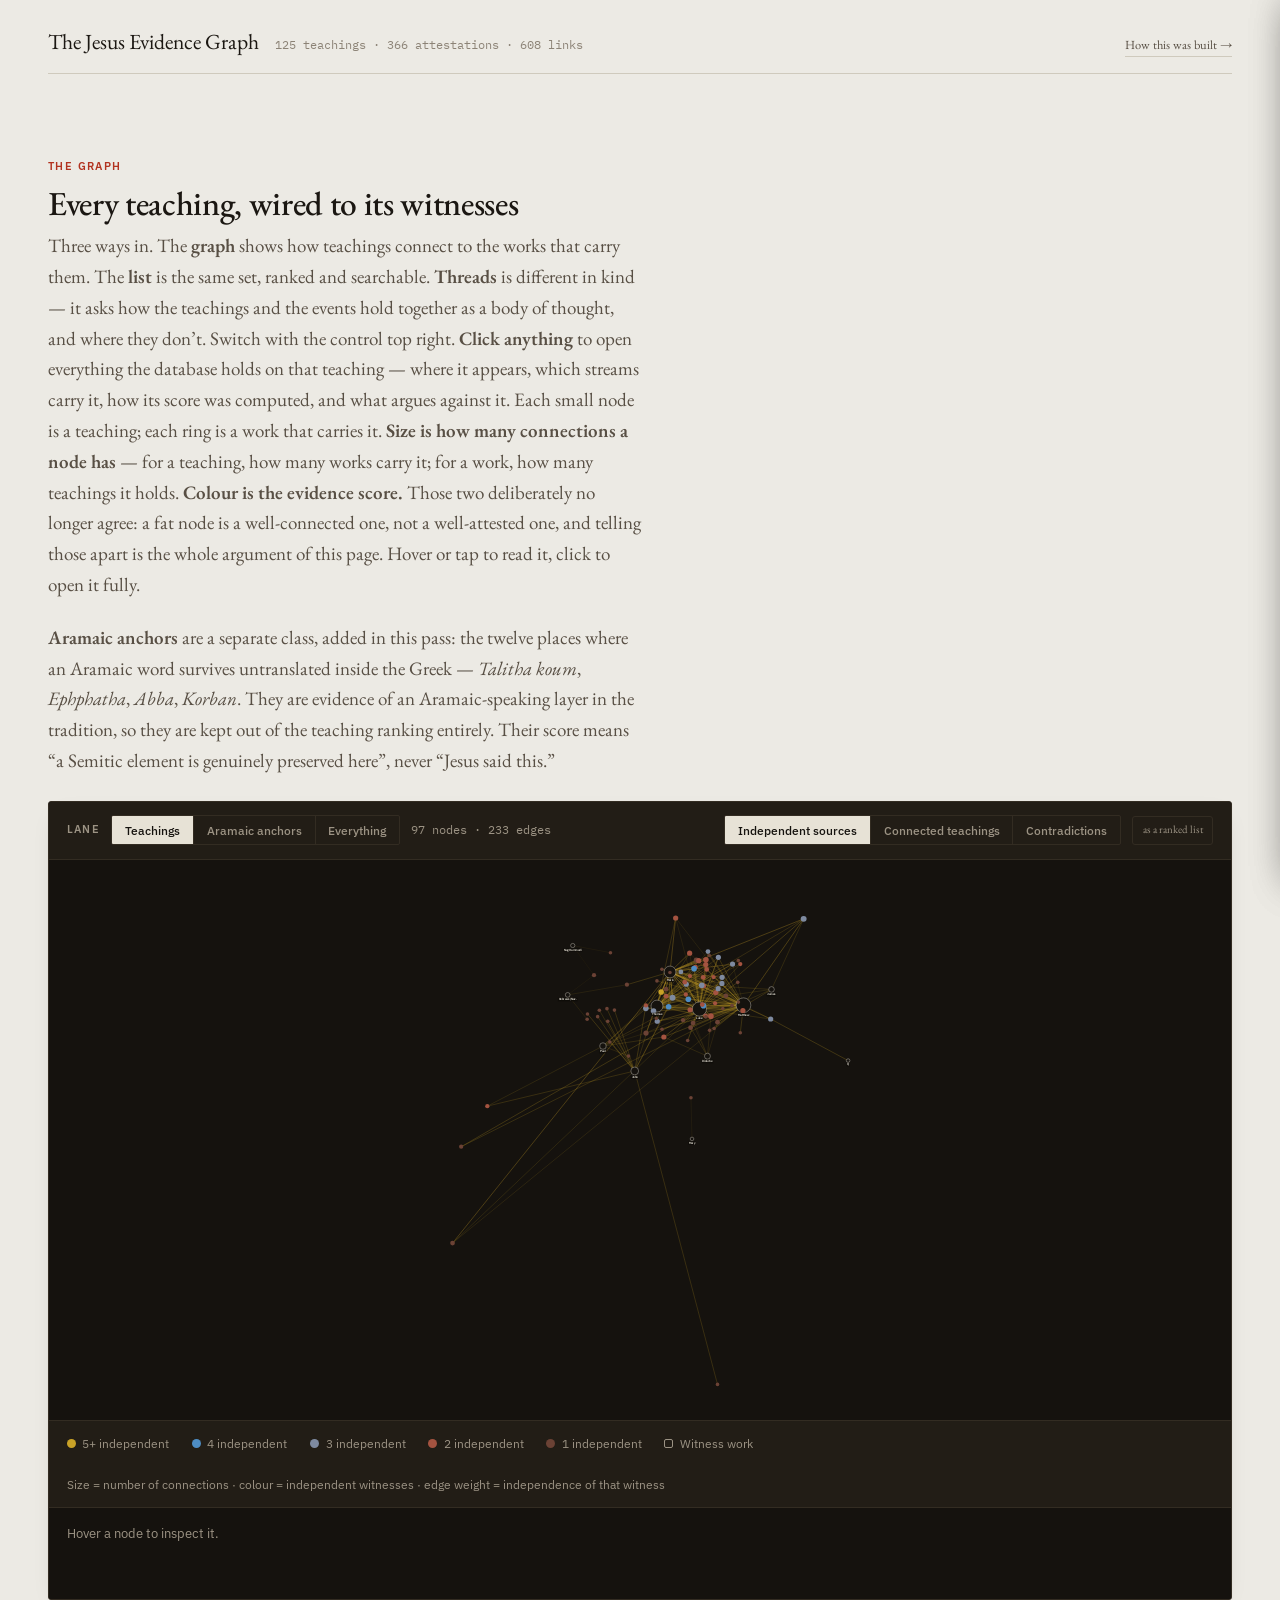
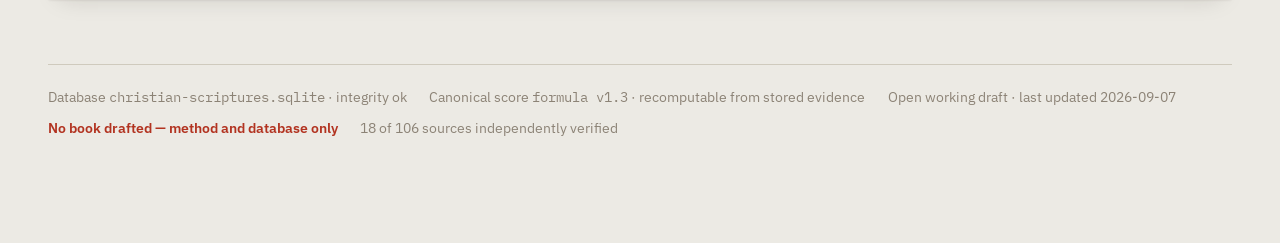
==== index.html @ b25f80b0 "The graph is the page now Opening the site used to mean reading an essay and finding the graph halfw" ====
<!doctype html>
<html lang="en">
<head>
<meta charset="utf-8">
<meta name="viewport" content="width=device-width, initial-scale=1">
<!-- QUIET LAUNCH: live and shareable by link, but not discoverable.
     Remove this line when Wenzl decides it is ready to be found. -->
<meta name="robots" content="noindex, nofollow">
<meta name="description" content="An open evidence map of the teachings attributed to Jesus - ranked by how independently each is attested, discounted for witnesses that were copying each other, and showing the arguments against itself.">
<meta property="og:type" content="website">
<meta property="og:site_name" content="Tech House Church">
<meta property="og:title" content="Tech House Church - the evidence">
<meta property="og:description" content="What can actually be known about what Jesus taught, and how well. Every claim shows its evidence and its counter-evidence.">
<meta property="og:url" content="https://techhousechurch.org/">
<meta name="twitter:card" content="summary_large_image">
</head>
<body>
<title>Tech House Church &mdash; the evidence</title>
<link rel="preconnect" href="https://fonts.googleapis.com">
<link rel="preconnect" href="https://fonts.gstatic.com" crossorigin>
<link rel="stylesheet" href="https://fonts.googleapis.com/css2?family=EB+Garamond:ital,wght@0,400;0,500;0,600;1,400&family=IBM+Plex+Mono:wght@400;500&family=IBM+Plex+Sans:wght@400;500;600&display=swap">

<link rel="stylesheet" href="style.css">

<div class="wrap wrap-app">

<nav class="appbar">
  <span class="appname">The Jesus Evidence Graph</span>
  <span class="mono appsub">125 teachings &middot; 366 attestations &middot; 608 links</span>
  <a class="backlink" href="about.html">How this was built &rarr;</a>
</nav>

<section>
  <div class="shead">
    <span class="label rubric">The graph</span>
    <h2>Every teaching, wired to its witnesses</h2>
    <p class="lede">Three ways in. The <strong>graph</strong> shows how teachings connect to the works that carry them. The <strong>list</strong> is the same set, ranked and searchable. <strong>Threads</strong> is different in kind &mdash; it asks how the teachings and the events hold together as a body of thought, and where they don&rsquo;t. Switch with the control top right. <strong>Click anything</strong> to open everything the database holds on that teaching &mdash; where it appears, which streams carry it, how its score was computed, and what argues against it. Each small node is a teaching; each ring is a work that carries it. <strong>Size is how many connections a node has</strong> &mdash; for a teaching, how many works carry it; for a work, how many teachings it holds. <strong>Colour is the evidence score.</strong> Those two deliberately no longer agree: a fat node is a well-connected one, not a well-attested one, and telling those apart is the whole argument of this page. Hover or tap to read it, click to open it fully.</p>
    <p class="lede"><strong>Aramaic anchors</strong> are a separate class, added in this pass: the twelve places where an Aramaic word survives untranslated inside the Greek &mdash; <em>Talitha koum</em>, <em>Ephphatha</em>, <em>Abba</em>, <em>Korban</em>. They are evidence of an Aramaic-speaking layer in the tradition, so they are kept out of the teaching ranking entirely. Their score means &ldquo;a Semitic element is genuinely preserved here&rdquo;, never &ldquo;Jesus said this.&rdquo;</p>
  </div>

  <div class="plate">
    <div class="plate-bar">
      <span class="label">Lane</span>
      <div class="seg" role="group" aria-label="Filter lane">
        <button type="button" data-lane="teaching" aria-pressed="true">Teachings</button>
        <button type="button" data-lane="linguistic_anchor" aria-pressed="false">Aramaic anchors</button>
        <button type="button" data-lane="all" aria-pressed="false">Everything</button>
      </div>
      <span class="mono" id="counts" style="font-size:.72rem;color:var(--plate-ink-2)"></span>
      <span class="viewseg seg" role="group" aria-label="View">
        <button type="button" data-v3="sources" aria-pressed="true">Independent sources</button>
        <button type="button" data-v3="connected" aria-pressed="false">Connected teachings</button>
        <button type="button" data-v3="contra" aria-pressed="false">Contradictions</button>
      </span>
      <button type="button" class="aslistbtn" id="aslist">as a ranked list</button>
    </div>
    <canvas id="g" height="560"></canvas>
    <div class="plate-foot">
      <span class="key"><i style="background:#C9A227"></i>5+ independent</span>
      <span class="key"><i style="background:#4E8DC4"></i>4 independent</span>
      <span class="key"><i style="background:#7E8AA0"></i>3 independent</span>
      <span class="key"><i style="background:#A45340"></i>2 independent</span>
      <span class="key"><i style="background:#6B4235"></i>1 independent</span>
      <span class="key ring"><i></i>Witness work</span>
      <span class="spacer"></span>
      <span>Size = number of connections &middot; colour = independent witnesses &middot; edge weight = independence of that witness</span>
    </div>
    <div class="contraview" id="contraview">
      <div class="thwarn"><b>Every place the corpus argues with itself.</b> These are the
        same tensions that run through the threads, pulled out and ranked, because they
        are the hardest thing on this page to find and the most useful thing on it to
        read. Nothing here is a claim that the tradition is incoherent &mdash; only that
        these pairs have not been reconciled, by us or by the sources.
        <br><br>The arithmetic can say <em>where</em> a contradiction would score high
        &mdash; both sides well attested, sitting close in the text &mdash; but not
        whether one is there. The last search of that kind named 27 candidate pairs and
        8 turned out to hold a real clash. The other 19 were teachings that simply sit
        near each other, and filling this view with them would have been the easiest
        possible way to make the corpus look more broken than it is.</div>
      <div class="thdial">
        <div class="dh"><span class="lbl">Show at least</span>
          <span class="val" id="cxval">everything</span>
          <span class="cnt" id="cxcnt"></span></div>
        <input type="range" id="cxdial" min="1" max="3" value="1" step="1"
               aria-label="Minimum contradiction severity band">
        <div class="ends"><span>doubt one side and it goes away</span>
          <span>hard to escape</span></div>
        <div class="say" id="cxsay"></div>
      </div>
      <div class="srcpick" id="cxsrc"></div>
      <div id="cxrows"></div>
    </div>
    <div class="threadview" id="threadview">
      <div class="thwarn"><b>This view is interpretation, not evidence.</b> Everything else on this
        page is a claim about what the sources say. This is a claim about what the teachings
        and the events <em>mean</em> together &mdash; which one illustrates another, which one only
        makes sense if another is true, and which ones pull against each other. None of it touches any score.
        Read it as an argument you are invited to disagree with. Each link has to
        say what <em>new</em> idea it brings; one that only restates its parent does
        not belong on the page, so <strong>brings in</strong> is the toll every level pays.
        The gold links are the exception in kind: an untranslated Aramaic word sitting
        inside a teaching is a fact about how the text was carried, not a reading of it.
        Which teaching it belongs with is still a judgement, which is why it lives here.
        <br><br><strong>Indentation is local.</strong> A nested row relates to the row
        directly above it, not to the teaching at the top of the thread. Follow four
        levels down and you may be a long way from where you started &mdash; the graph
        contains paths twenty steps long, and a long path through a connected graph is a
        tour, not an argument. That is why threads stop at three levels here.
        <div class="thkey"><span><i style="background:#7C9CE8"></i>what follows from it</span>
          <span><i style="background:#E07A61"></i>what contradicts it</span>
          <span><i style="background:#C9A227"></i>an Aramaic word it still carries</span></div></div>
      <div class="thdial">
        <div class="dh"><span class="lbl">Creative association</span>
          <span class="val" id="dialval">4</span>
          <span class="cnt" id="dialcnt"></span></div>
        <input type="range" id="dial" min="0" max="11" value="4" step="1"
               aria-label="Creative association">
        <div class="ends"><span>0 &middot; the text put these together</span>
          <span>10 &middot; we did &nbsp;&middot;&nbsp; 11 &middot; nobody did</span></div>
        <div class="say" id="dialsay"></div>
      </div>
      <div class="thmode">
        <span class="lbl">Show</span>
        <button type="button" data-tm="conn" aria-pressed="true">Supporting connections</button>
        <button type="button" data-tm="conf" aria-pressed="false">Contradictions</button>
        <span class="n" id="thmn"></span>
      </div>
      <canvas id="tg" height="420"></canvas>
      <div class="tgfoot" id="tgfoot">Tap a teaching to open its thread.</div>
      <div class="srcpick" id="thsrc"></div>
      <div class="thstat" id="thstat"></div>
      <div class="thsort">
        <span class="lbl">Start from</span>
        <button type="button" data-sort="score" aria-pressed="true">Best attested</button>
        <button type="button" data-sort="conn" aria-pressed="false">Most connected</button>
        <span class="n" id="thn"></span>
      </div>
      <div id="threadrows"></div>
    </div>
    <div class="listview" id="listview">
      <div class="listhead"><input id="lsearch" type="search" placeholder="search teachings, streams, type&hellip;" aria-label="Search teachings"><span id="lcount"></span></div>
      <div id="lrows"></div>
    </div>
    <div class="readout" id="readout">
      <p class="hint">Hover a node to inspect it.</p>
    </div>
  </div>
</section>

<div class="scrim" id="scrim"></div>
<aside class="linkpanel" id="linkpanel" aria-live="polite" aria-label="Connection detail"><div class="lpi" id="lpi"></div></aside>
<aside class="nodepanel" id="nodepanel" aria-live="polite" aria-label="Teaching detail"><div class="npi" id="npi"></div></aside>

<p class="foot">
  <span>Database <span class="mono">christian-scriptures.sqlite</span> &middot; integrity ok</span>
  <span>Canonical score <span class="mono">formula v1.3</span> &middot; recomputable from stored evidence</span>
  <span>Open working draft &middot; last updated 2026-09-07</span>
  <span class="rubric">No book drafted &mdash; method and database only</span>
  <span>18 of 106 sources independently verified</span>
</p>

</div>

<script src="data.js"></script>
<script src="app.js"></script>

</body>
</html>
---- style.css ----
/* -- Iron gall & rubrication -----------------------------------------
   Pigments of the manuscript trade: iron-gall ink, lapis ultramarine
   (reserved for what mattered), red lead for the rubric, muted gold. */
:root{
  --vellum:#ECEAE4; --surface:#F5F3EE; --surface-2:#E3E0D7;
  --ink:#1B1712; --ink-2:#584F44; --ink-3:#8C8376;
  --rule:#CFCABD; --rule-soft:#DFDBD1;
  --lapis:#2B4B9C; --lapis-soft:#B9C4E2;
  --minium:#B23320; --minium-soft:#E2C0B7;
  --gold:#8E7220;
  --plate:#15120E; --plate-2:#221D16; --plate-ink:#E7E2D6; --plate-ink-2:#9C9384; --plate-rule:#332C22;
  --shadow:0 1px 2px rgba(27,23,18,.06), 0 8px 24px -12px rgba(27,23,18,.18);
  --measure:66ch;
}
@media (prefers-color-scheme: dark){
  :root:not([data-theme="light"]){
    --vellum:#141109; --surface:#1C1811; --surface-2:#262016;
    --ink:#E9E5DA; --ink-2:#ADA595; --ink-3:#7C7466;
    --rule:#332C21; --rule-soft:#26211a;
    --lapis:#7C9CE8; --lapis-soft:#2E3E63;
    --minium:#E07A61; --minium-soft:#5A3226;
    --gold:#CBA451;
    --plate:#0E0C08; --plate-2:#191510; --plate-ink:#E9E5DA; --plate-ink-2:#968D7E; --plate-rule:#2C261D;
    --shadow:0 1px 2px rgba(0,0,0,.4), 0 8px 24px -12px rgba(0,0,0,.7);
  }
}
:root[data-theme="dark"]{
  --vellum:#141109; --surface:#1C1811; --surface-2:#262016;
  --ink:#E9E5DA; --ink-2:#ADA595; --ink-3:#7C7466;
  --rule:#332C21; --rule-soft:#26211a;
  --lapis:#7C9CE8; --lapis-soft:#2E3E63;
  --minium:#E07A61; --minium-soft:#5A3226;
  --gold:#CBA451;
  --plate:#0E0C08; --plate-2:#191510; --plate-ink:#E9E5DA; --plate-ink-2:#968D7E; --plate-rule:#2C261D;
  --shadow:0 1px 2px rgba(0,0,0,.4), 0 8px 24px -12px rgba(0,0,0,.7);
}

*{box-sizing:border-box}
body{
  background:var(--vellum); color:var(--ink);
  font-family:"EB Garamond",Georgia,"Times New Roman",serif;
  font-size:19px; line-height:1.62;
  -webkit-font-smoothing:antialiased;
  padding:0 0 6rem;
}
.wrap{max-width:1140px;margin:0 auto;padding:0 clamp(1.1rem,4vw,2.5rem)}
.col{max-width:var(--measure)}

/* type roles */
.label{
  font-family:"IBM Plex Sans",system-ui,sans-serif;
  font-size:.68rem; font-weight:600; letter-spacing:.13em; text-transform:uppercase;
  color:var(--ink-3);
}
.mono{font-family:"IBM Plex Mono",ui-monospace,monospace;font-variant-numeric:tabular-nums}
h1,h2,h3{text-wrap:balance;margin:0}
h1{font-size:clamp(2.6rem,6.4vw,4.3rem);font-weight:500;line-height:1.02;letter-spacing:-.015em}
h2{font-size:clamp(1.6rem,3.2vw,2.1rem);font-weight:500;line-height:1.15;letter-spacing:-.01em}
h3{font-family:"IBM Plex Sans",system-ui,sans-serif;font-size:1rem;font-weight:600;letter-spacing:-.005em}
p{margin:0}
em{font-style:italic}
strong{font-weight:600}
a{color:var(--lapis);text-decoration-thickness:1px;text-underline-offset:2px}
:focus-visible{outline:2px solid var(--lapis);outline-offset:3px;border-radius:2px}

/* -- masthead ------------------------------------------- */
.mast{padding:clamp(3rem,8vw,5.5rem) 0 0}
.mast .eyebrow{display:flex;gap:.6rem;align-items:center;flex-wrap:wrap;margin-bottom:1.6rem}
.mast .eyebrow .mono{font-size:.72rem;color:var(--ink-3)}
.rubric{color:var(--minium);font-weight:600}
.standfirst{
  font-size:clamp(1.12rem,2.2vw,1.32rem); color:var(--ink-2);
  max-width:56ch; margin-top:1.5rem; line-height:1.5;
}
.stamp{
  margin-top:2.4rem;padding-top:1.4rem;border-top:1px solid var(--rule);
  display:grid;grid-template-columns:repeat(auto-fit,minmax(112px,1fr));gap:1.4rem 1.1rem;
}
.stamp div{display:flex;flex-direction:column;gap:.22rem}
.stamp .n{font-family:"IBM Plex Mono",monospace;font-size:1.72rem;font-weight:500;line-height:1;font-variant-numeric:tabular-nums}
.stamp .z{color:var(--minium)}

/* -- sections ------------------------------------------- */
section{margin-top:clamp(3.4rem,7vw,5.2rem)}
.shead{display:flex;flex-direction:column;gap:.55rem;margin-bottom:1.5rem}
.lede{color:var(--ink-2);max-width:var(--measure)}
.lede + .lede{margin-top:.85rem}

/* -- the plate (graph) ---------------------------------- */
.plate{
  background:var(--plate);color:var(--plate-ink);
  border:1px solid var(--plate-rule);border-radius:3px;
  overflow:hidden;box-shadow:var(--shadow);
}
.plate-bar{
  display:flex;align-items:center;gap:.7rem;flex-wrap:wrap;
  padding:.85rem 1.1rem;border-bottom:1px solid var(--plate-rule);background:var(--plate-2);
}
.plate-bar .label{color:var(--plate-ink-2)}
.seg{display:flex;border:1px solid var(--plate-rule);border-radius:2px;overflow:hidden}
.seg button{
  font-family:"IBM Plex Sans",sans-serif;font-size:.74rem;font-weight:500;
  padding:.4rem .8rem;background:transparent;color:var(--plate-ink-2);
  border:0;border-right:1px solid var(--plate-rule);cursor:pointer;
}
.seg button:last-child{border-right:0}
.seg button[aria-pressed="true"]{background:var(--plate-ink);color:var(--plate)}
.spacer{flex:1 1 auto}
canvas{display:block;width:100%;touch-action:pan-y}
#g{height:560px}
.plate-foot{
  display:flex;gap:1.4rem;flex-wrap:wrap;align-items:center;
  padding:.8rem 1.1rem;border-top:1px solid var(--plate-rule);background:var(--plate-2);
  font-family:"IBM Plex Sans",sans-serif;font-size:.74rem;color:var(--plate-ink-2);
}
.key{display:flex;align-items:center;gap:.42rem}
.key i{width:9px;height:9px;border-radius:50%;display:block}
.key.ring i{border-radius:2px;background:transparent;border:1.5px solid var(--plate-ink-2)}

.readout{
  position:relative;min-height:92px;padding:.95rem 1.1rem;
  border-top:1px solid var(--plate-rule);background:var(--plate);
}
.readout .hint{color:var(--plate-ink-2);font-family:"IBM Plex Sans",sans-serif;font-size:.82rem}
.readout h4{margin:0 0 .3rem;font-size:1.25rem;font-weight:500;line-height:1.2}
.readout .meta{font-family:"IBM Plex Mono",monospace;font-size:.74rem;color:var(--plate-ink-2);margin-bottom:.45rem;font-variant-numeric:tabular-nums}
.readout .body{font-size:.98rem;color:var(--plate-ink-2);max-width:80ch;line-height:1.5}

/* -- ladder --------------------------------------------- */
.ladder{display:flex;flex-direction:column;border-top:1px solid var(--rule)}
.ladderkey{display:flex;flex-wrap:wrap;gap:1.1rem;align-items:center;margin-bottom:.9rem;
  font-family:"IBM Plex Sans",sans-serif;font-size:.78rem;color:var(--ink-2)}
.ladderkey span{display:flex;align-items:center;gap:.42rem}
.ladderkey .swatch{width:26px;height:9px;background:var(--lapis);border-radius:1px;display:block}
.ladderkey .swtick{width:26px;height:14px;position:relative;display:block}
.ladderkey .swtick::after{content:"";position:absolute;left:12px;top:0;width:2px;height:14px;background:var(--minium)}
.rung{
  display:grid;grid-template-columns:1.15fr minmax(140px,.85fr) auto;
  gap:.5rem 1.1rem;align-items:center;
  padding:.72rem .5rem;border-bottom:1px solid var(--rule-soft);
  cursor:pointer;border-radius:2px;transition:background .12s;
  width:100%;text-align:left;background:transparent;border-left:0;border-right:0;border-top:0;
  font:inherit;color:inherit;
}
.rung:hover{background:var(--surface-2)}
.rung:focus-visible{outline:2px solid var(--lapis);outline-offset:-2px}
.rung .open{font-family:"IBM Plex Sans",sans-serif;font-size:.62rem;font-weight:600;
  letter-spacing:.06em;text-transform:uppercase;color:var(--lapis);opacity:0;transition:opacity .12s}
.rung:hover .open{opacity:1}
.rung .name{display:flex;flex-direction:column;gap:.18rem;min-width:0}
.rung .t{font-size:1.06rem;line-height:1.25}
.rung .tags{display:flex;gap:.4rem;flex-wrap:wrap;align-items:center}
.chip{
  font-family:"IBM Plex Sans",sans-serif;font-size:.64rem;font-weight:500;letter-spacing:.05em;
  text-transform:uppercase;color:var(--ink-3);border:1px solid var(--rule);
  padding:.1rem .38rem;border-radius:2px;white-space:nowrap;
}
.chip.sub{color:var(--gold);border-color:var(--gold)}
.chip.evt{color:var(--minium);border-color:var(--minium-soft)}
.track{position:relative;height:9px;background:var(--surface-2);border-radius:1px;overflow:hidden}
.track .rel{position:absolute;inset:0 auto 0 0;background:var(--lapis)}
.track .tick{position:absolute;top:-3px;bottom:-3px;width:2px;background:var(--minium);border-radius:1px}
.rung .nums{font-family:"IBM Plex Mono",monospace;font-size:.78rem;font-variant-numeric:tabular-nums;white-space:nowrap;color:var(--ink-3)}
.rung .nums b{color:var(--ink);font-weight:500}
@media(max-width:640px){
  .rung{grid-template-columns:1fr auto;}
  .rung .track{grid-column:1 / -1}
}

/* -- slope ---------------------------------------------- */
.slope{border:1px solid var(--rule);border-radius:3px;background:var(--surface);padding:1.2rem 1.1rem .9rem;box-shadow:var(--shadow)}
.slope-head{display:flex;justify-content:space-between;gap:1rem;margin-bottom:.7rem}

/* -- streams table -------------------------------------- */
.tablewrap{overflow-x:auto;border:1px solid var(--rule);border-radius:3px;background:var(--surface);box-shadow:var(--shadow)}
table{border-collapse:collapse;width:100%;min-width:520px}
th,td{text-align:left;padding:.6rem .9rem;border-bottom:1px solid var(--rule-soft)}
thead th{
  font-family:"IBM Plex Sans",sans-serif;font-size:.66rem;font-weight:600;letter-spacing:.11em;
  text-transform:uppercase;color:var(--ink-3);border-bottom:1px solid var(--rule);white-space:nowrap;
}
tbody tr:last-child td{border-bottom:0}
td.num{font-family:"IBM Plex Mono",monospace;font-variant-numeric:tabular-nums;font-size:.88rem;text-align:right;white-space:nowrap}
td.w{font-size:1rem}
.bar-mini{display:inline-block;height:7px;background:var(--lapis);border-radius:1px;vertical-align:middle;margin-right:.5rem}

/* -- gaps ----------------------------------------------- */
.gaps{display:grid;grid-template-columns:1fr;gap:1px;background:var(--rule);border:1px solid var(--rule);border-radius:3px;overflow:hidden}
@media(min-width:520px){.gaps{grid-template-columns:repeat(2,1fr)}}
@media(min-width:900px){.gaps{grid-template-columns:repeat(4,1fr)}}
.gap{background:var(--surface);padding:1.1rem 1.15rem;display:flex;flex-direction:column;gap:.4rem}
.gap .n{font-family:"IBM Plex Mono",monospace;font-size:1.9rem;line-height:1;color:var(--minium);font-variant-numeric:tabular-nums}
.gap p{font-size:.94rem;color:var(--ink-2);line-height:1.45}

/* -- moves ---------------------------------------------- */
.moves{display:flex;flex-direction:column;gap:0;border-top:1px solid var(--rule);counter-reset:m}
.move{display:grid;grid-template-columns:auto 1fr;gap:0 1.1rem;padding:1rem 0;border-bottom:1px solid var(--rule-soft);align-items:baseline}
.move::before{
  counter-increment:m;content:counter(m,decimal-leading-zero);
  font-family:"IBM Plex Mono",monospace;font-size:.78rem;color:var(--minium);padding-top:.15rem;
}
.move p{color:var(--ink-2);font-size:1rem;margin-top:.25rem;max-width:60ch}

/* -- apparatus: bibliography lanes -- */
.lanes{display:grid;grid-template-columns:repeat(auto-fit,minmax(196px,1fr));gap:.55rem 1.5rem;margin-bottom:1.9rem}
.lanerow{display:grid;grid-template-columns:1fr auto;gap:.2rem .7rem;align-items:baseline}
.lanerow .ln{font-family:"IBM Plex Sans",sans-serif;font-size:.8rem;color:var(--ink-2)}
.lanerow .lc{font-family:"IBM Plex Mono",monospace;font-size:.8rem;font-variant-numeric:tabular-nums;color:var(--ink)}
.lanerow .lb{grid-column:1/-1;height:3px;background:var(--surface-2);border-radius:1px;overflow:hidden}
.lanerow .lb i{display:block;height:100%;background:var(--lapis)}

/* -- apparatus: feature explorer -- */
.explorer{display:grid;grid-template-columns:minmax(240px,.85fr) 1.15fr;gap:1px;
  background:var(--rule);border:1px solid var(--rule);border-radius:3px;box-shadow:var(--shadow);overflow:hidden}
@media(max-width:760px){.explorer{grid-template-columns:1fr}}
.explist{background:var(--surface);max-height:520px;overflow-y:auto}
.expitem{display:block;width:100%;text-align:left;background:transparent;border:0;cursor:pointer;
  padding:.65rem .9rem;border-bottom:1px solid var(--rule-soft);font:inherit;color:var(--ink);}
.expitem:last-child{border-bottom:0}
.expitem:hover{background:var(--surface-2)}
.expitem[aria-selected="true"]{background:var(--surface-2);box-shadow:inset 3px 0 0 var(--lapis)}
.expitem .fl{font-size:.95rem;line-height:1.3;display:block;margin-bottom:.22rem}
.expitem .fm{display:flex;gap:.35rem;align-items:center;flex-wrap:wrap}
.cf{font-family:"IBM Plex Sans",sans-serif;font-size:.6rem;font-weight:600;letter-spacing:.07em;
  text-transform:uppercase;padding:.09rem .34rem;border-radius:2px;white-space:nowrap;border:1px solid}
.cf.high{color:var(--lapis);border-color:var(--lapis)}
.cf.medium{color:var(--gold);border-color:var(--gold)}
.cf.low{color:var(--ink-3);border-color:var(--rule)}
.cf.none{color:var(--minium);border-color:var(--minium)}
.expdetail{background:var(--surface);padding:1.15rem 1.25rem;min-height:300px}
.expdetail h3{font-family:"EB Garamond",Georgia,serif;font-size:1.35rem;font-weight:500;line-height:1.2;margin-bottom:.45rem}
.expdetail .anchor{font-family:"IBM Plex Mono",monospace;font-size:.86rem;color:var(--lapis);margin-bottom:.75rem;word-break:break-word}
.expdetail .why{font-size:1rem;color:var(--ink-2);margin-bottom:.6rem;line-height:1.5}
.expdetail .limit{font-size:.95rem;color:var(--ink-2);border-left:2px solid var(--minium);
  padding-left:.7rem;margin-bottom:1rem;line-height:1.45}
.citelist{display:flex;flex-direction:column;gap:.6rem;border-top:1px solid var(--rule);padding-top:.85rem}
.cite{display:grid;grid-template-columns:auto 1fr;gap:.2rem .6rem;align-items:baseline}
.cite .st{font-family:"IBM Plex Sans",sans-serif;font-size:.58rem;font-weight:600;letter-spacing:.07em;
  text-transform:uppercase;padding:.1rem .34rem;border-radius:2px;white-space:nowrap;color:#fff}
.st.supports{background:var(--lapis)}
.st.qualifies{background:var(--gold)}
.st.opposes{background:var(--minium)}
.st.background{background:var(--ink-3)}
.cite .ref{font-size:.95rem;line-height:1.35}
.cite .cl{grid-column:2;font-size:.88rem;color:var(--ink-2);line-height:1.4}

/* -- redaction pairs -- */
.deprow{display:flex;flex-wrap:wrap;gap:.5rem;margin-bottom:1.6rem}
.dep{display:flex;align-items:baseline;gap:.45rem;border:1px solid var(--rule);border-radius:2px;
  padding:.32rem .6rem;background:var(--surface)}
.dep b{font-family:"IBM Plex Mono",monospace;font-size:1rem;font-variant-numeric:tabular-nums}
.dep span{font-family:"IBM Plex Sans",sans-serif;font-size:.72rem;color:var(--ink-2)}
.dep.d0{box-shadow:inset 3px 0 0 var(--minium)}
.dep.d5{box-shadow:inset 3px 0 0 var(--lapis)}
.pairs{display:flex;flex-direction:column;gap:1px;background:var(--rule);
  border:1px solid var(--rule);border-radius:3px;overflow:hidden;box-shadow:var(--shadow)}
.pair{background:var(--surface);padding:.95rem 1.15rem;display:flex;flex-direction:column;gap:.45rem}
.pair .ph{display:flex;flex-wrap:wrap;gap:.5rem;align-items:center}
.pair .arrow{font-family:"IBM Plex Mono",monospace;font-size:.9rem;color:var(--ink)}
.pair .u{font-size:1.02rem;color:var(--ink-2)}
.dchip{font-family:"IBM Plex Sans",sans-serif;font-size:.58rem;font-weight:600;letter-spacing:.07em;
  text-transform:uppercase;padding:.1rem .36rem;border-radius:2px;white-space:nowrap;color:#fff}
.dchip.likely_dependent{background:var(--minium)}
.dchip.possibly_dependent{background:#9C6A3C}
.dchip.unresolved{background:var(--ink-3)}
.dchip.reception_echo{background:var(--gold)}
.dchip.possibly_independent{background:#4E7BC4}
.dchip.likely_independent{background:var(--lapis)}
.pair .chg{font-family:"IBM Plex Mono",monospace;font-size:.8rem;color:var(--minium);line-height:1.4}
.pair .sh{font-size:.96rem;color:var(--ink-2);line-height:1.45;max-width:78ch}

/* -- threads view: meaning, not evidence -- */
.threadview{display:none;background:var(--plate);max-height:640px;overflow-y:auto}
.plate.asthreads .threadview{display:block}
.plate.asthreads #g,.plate.asthreads .plate-foot,.plate.asthreads .readout,
.plate.asthreads .listview{display:none}
.thwarn{padding:.8rem 1.1rem;background:#2A2116;border-bottom:1px solid var(--plate-rule);
  font-family:"IBM Plex Sans",sans-serif;font-size:.78rem;line-height:1.5;color:#E8D9B8}
.thwarn b{color:#F2E4B0}
.thkey{display:flex;gap:1.1rem;flex-wrap:wrap;margin-top:.6rem;font-size:.7rem;
  letter-spacing:.05em;text-transform:uppercase;color:#C9BCA0}
.thkey span{display:inline-flex;align-items:center;gap:.4rem}
.thkey i{width:14px;height:3px;border-radius:2px;display:block;flex:0 0 auto}
.contraview{display:none;background:var(--plate);max-height:640px;overflow-y:auto}
.plate.ascontra .contraview{display:block}
.plate.ascontra #g,.plate.ascontra .plate-foot,.plate.ascontra .readout,
.plate.ascontra .listview,.plate.ascontra .threadview{display:none}
.cxrow{border-bottom:1px solid var(--plate-rule);padding:1rem 1.1rem}
.cxh{display:flex;gap:.6rem;align-items:baseline;flex-wrap:wrap;margin-bottom:.5rem}
.cxs{font-family:"IBM Plex Mono",monospace;font-size:.82rem;color:#E07A61;font-weight:600}
.cxband{font-family:"IBM Plex Sans",sans-serif;font-size:.56rem;font-weight:600;
  letter-spacing:.07em;text-transform:uppercase;border:1px solid currentColor;
  border-radius:2px;padding:0 .3rem;color:#E07A61;opacity:.8}
.cxpair{display:grid;gap:.3rem;margin-bottom:.55rem}
.cxside{display:grid;grid-template-columns:auto 1fr;gap:.5rem;align-items:baseline;
  padding-left:.75rem;border-left:2px solid #E07A61}
.cxside .n{font-family:"IBM Plex Mono",monospace;font-size:.78rem;color:var(--plate-ink-2)}
.cxside .t{font-family:"EB Garamond",Georgia,serif;font-size:1.08rem;color:var(--plate-ink);
  cursor:pointer;text-decoration:underline;text-decoration-color:transparent;
  text-underline-offset:3px}
.cxside .t:hover{text-decoration-color:#F2E4B0}
.cxvs{font-family:"IBM Plex Sans",sans-serif;font-size:.58rem;font-weight:600;
  letter-spacing:.09em;text-transform:uppercase;color:#E07A61;padding-left:.75rem}
.cxwhy{font-family:"EB Garamond",Georgia,serif;font-size:1rem;line-height:1.5;
  color:var(--plate-ink-2);max-width:76ch}
.cxadds{font-size:.88rem;line-height:1.5;color:#9AA3B2;max-width:76ch;margin-top:.4rem}
.cxadds b{font-family:"IBM Plex Sans",sans-serif;font-size:.58rem;font-weight:600;
  letter-spacing:.07em;text-transform:uppercase;color:#8E9AAE;margin-right:.4rem}
.cxbasis{font-family:"IBM Plex Mono",monospace;font-size:.7rem;color:#7E8AA0;margin-top:.35rem}
.srcpick{padding:.7rem 1.1rem .8rem;border-bottom:1px solid var(--plate-rule);
  background:#1B1611;font-family:"IBM Plex Sans",sans-serif}
.srcpick .lbl{font-size:.62rem;font-weight:600;letter-spacing:.08em;
  text-transform:uppercase;color:var(--plate-ink-2);margin-right:.5rem}
.srcpick .w{display:inline-flex;align-items:center;gap:.3rem;font-size:.76rem;
  color:var(--plate-ink-2);border:1px solid var(--plate-rule);border-radius:2px;
  padding:.15rem .5rem;margin:.25rem .3rem 0 0;cursor:pointer;user-select:none}
.srcpick .w[aria-pressed="true"]{background:var(--plate-ink);color:#17130F;
  border-color:var(--plate-ink)}
.srcpick .note{margin-top:.5rem;font-size:.74rem;line-height:1.5;color:var(--plate-ink-2)}
.thmode{display:flex;gap:.5rem;align-items:baseline;flex-wrap:wrap;
  padding:.7rem 1.1rem;border-bottom:1px solid var(--plate-rule);background:#1B1611}
.thmode .lbl{font-family:"IBM Plex Sans",sans-serif;font-size:.62rem;font-weight:600;
  letter-spacing:.08em;text-transform:uppercase;color:var(--plate-ink-2)}
.thmode button{font:inherit;font-family:"IBM Plex Sans",sans-serif;font-size:.78rem;
  background:transparent;color:var(--plate-ink-2);border:1px solid var(--plate-rule);
  border-radius:2px;padding:.2rem .6rem;cursor:pointer}
.thmode button[aria-pressed="true"]{background:var(--plate-ink);color:#17130F;
  border-color:var(--plate-ink)}
.thmode .n{margin-left:auto;font-family:"IBM Plex Mono",monospace;font-size:.72rem;
  color:var(--plate-ink-2)}
#tg{display:block;width:100%;height:420px;background:var(--plate);cursor:pointer}
@media(max-width:640px){#tg{height:300px}}
.tgfoot{padding:.55rem 1.1rem;border-bottom:1px solid var(--plate-rule);
  background:var(--plate);font-family:"IBM Plex Sans",sans-serif;font-size:.76rem;
  color:var(--plate-ink-2);line-height:1.45}
.thsort{display:flex;gap:.5rem;align-items:baseline;flex-wrap:wrap;
  padding:.7rem 1.1rem;border-bottom:1px solid var(--plate-rule);background:#1B1611}
.thsort .lbl{font-family:"IBM Plex Sans",sans-serif;font-size:.62rem;font-weight:600;
  letter-spacing:.08em;text-transform:uppercase;color:var(--plate-ink-2)}
.thsort button{font:inherit;font-family:"IBM Plex Sans",sans-serif;font-size:.78rem;
  background:transparent;color:var(--plate-ink-2);border:1px solid var(--plate-rule);
  border-radius:2px;padding:.2rem .6rem;cursor:pointer}
.thsort button[aria-pressed="true"]{background:var(--plate-ink);color:#17130F;
  border-color:var(--plate-ink)}
.thsort .n{margin-left:auto;font-family:"IBM Plex Mono",monospace;font-size:.72rem;
  color:var(--plate-ink-2)}
.thread{border-bottom:1px solid var(--plate-rule);padding:1rem 1.1rem}
.thread .thh{display:flex;gap:.6rem;align-items:baseline;flex-wrap:wrap;margin-bottom:.2rem}
.thread .ths{font-family:"IBM Plex Mono",monospace;font-size:.82rem;color:var(--plate-ink-2)}
.thread .tht{font-family:"EB Garamond",Georgia,serif;font-size:1.18rem;color:var(--plate-ink);
  cursor:pointer;text-decoration:underline;text-decoration-color:var(--plate-rule);
  text-underline-offset:3px}
.thread .tht:hover{text-decoration-color:#F2E4B0}
.thread .thc{font-family:"EB Garamond",Georgia,serif;font-size:1rem;color:var(--plate-ink-2);
  margin-bottom:.7rem;max-width:74ch}
.tlink{display:grid;grid-template-columns:auto 1fr;gap:.15rem .7rem;align-items:baseline;
  padding:.5rem 0 .5rem .8rem;border-left:2px solid var(--plate-rule);margin-bottom:.3rem}
.tlink{border-left-color:#7C9CE8}                /* what follows */
.tlink.tensions_with{border-left-color:#E07A61}  /* what contradicts */
.tlink.anchors{border-left-color:#C9A227}        /* a fact about the text, not a reading */
.tlink .tk{font-family:"IBM Plex Sans",sans-serif;font-size:.58rem;font-weight:600;letter-spacing:.07em;
  text-transform:uppercase;white-space:nowrap;color:#7C9CE8}
.tlink.tensions_with .tk{color:#E07A61}
.tlink.anchors .tk{color:#C9A227}
.tlink .tn{font-family:"EB Garamond",Georgia,serif;font-size:1.03rem;color:var(--plate-ink);
  cursor:pointer;text-decoration:underline;text-decoration-color:transparent;text-underline-offset:3px}
.tlink .tn:hover{text-decoration-color:#F2E4B0}
.tlink .tw{grid-column:2;font-size:.93rem;line-height:1.5;color:var(--plate-ink-2);max-width:76ch;
  margin-top:.15rem}
.tlink .ta{grid-column:2;font-size:.86rem;line-height:1.45;color:#9AA3B2;max-width:76ch;
  margin-top:.3rem}
.tlink .ta b{font-family:"IBM Plex Sans",sans-serif;font-size:.58rem;font-weight:600;
  letter-spacing:.07em;text-transform:uppercase;color:#8E9AAE;margin-right:.4rem}
.tkids{grid-column:1/-1;margin:.5rem 0 .15rem .2rem;display:flex;flex-direction:column}
.tkids .tlink{padding-top:.4rem;padding-bottom:.4rem;margin-bottom:.15rem}
.tkids .tn{font-size:.97rem}
.tkids .tw{font-size:.88rem}
.tkids .ta{font-size:.82rem}
.tkids .tkids .tn{font-size:.93rem}
.tst{font-family:"IBM Plex Sans",sans-serif;font-size:.56rem;font-weight:600;
  letter-spacing:.06em;text-transform:uppercase;white-space:nowrap;
  border:1px solid currentColor;border-radius:2px;padding:0 .28rem;margin-left:.45rem;
  opacity:.8}
.tst.textual{color:#7CC8A8}
.tst.contested{color:#CBA451}
.tst.ours{color:#8A8172}
.thdial{padding:.85rem 1.1rem 1rem;border-bottom:1px solid var(--plate-rule);
  background:#1B1611;font-family:"IBM Plex Sans",sans-serif}
.thdial .dh{display:flex;gap:.6rem;align-items:baseline;flex-wrap:wrap;margin-bottom:.15rem}
.thdial .lbl{font-size:.62rem;font-weight:600;letter-spacing:.08em;
  text-transform:uppercase;color:var(--plate-ink-2)}
.thdial .val{font-family:"IBM Plex Mono",monospace;font-size:.95rem;color:#F2E4B0}
.thdial .cnt{margin-left:auto;font-family:"IBM Plex Mono",monospace;font-size:.72rem;
  color:var(--plate-ink-2)}
.thdial input[type=range]{width:100%;margin:.55rem 0 .35rem;accent-color:#C9A227;
  background:transparent;cursor:pointer}
.thdial .ends{display:flex;justify-content:space-between;font-size:.68rem;
  color:var(--plate-ink-2);gap:1rem}
.thdial .say{margin-top:.5rem;font-size:.76rem;line-height:1.5;color:var(--plate-ink-2)}
.thdial .say b{color:var(--plate-ink)}
.cfrow{padding:.85rem 0;border-top:1px solid var(--rule)}
.cfh{display:flex;gap:.5rem;align-items:baseline;flex-wrap:wrap}
.cfs{width:9px;height:9px;border-radius:50%;flex:none;transform:translateY(1px)}
.cfn{font-size:.95rem;color:var(--ink);cursor:pointer;text-decoration:underline;
  text-decoration-color:var(--rule);text-underline-offset:3px}
.cfw{font-size:.74rem;color:var(--ink-3);margin-left:auto}
.cfy{margin:.35rem 0 0;font-size:.86rem;line-height:1.55;color:var(--ink-2)}
.cfa{margin:.3rem 0 0;font-size:.82rem;line-height:1.55;color:var(--ink-3)}
.cfm{margin-top:.3rem;font-family:"IBM Plex Mono",monospace;font-size:.68rem;
  color:var(--ink-3)}
.lph{padding:0 0 .6rem}
.lph h3{margin:.15rem 0 .3rem;font-size:1.05rem;line-height:1.3;color:var(--ink)}
.lpk{font-size:.6rem;font-weight:600;letter-spacing:.09em;text-transform:uppercase;
  color:var(--ink-3)}
.lpw{font-size:.78rem;color:var(--ink-3)}
.conote{padding:1rem 1.1rem;font-size:.8rem;line-height:1.6;
  color:var(--plate-ink-2);border-bottom:1px solid var(--plate-rule)}
.conote b{color:var(--plate-ink)}
.coinc{padding:.8rem 1.1rem;border-bottom:1px solid var(--plate-rule);
  border-left:3px solid transparent}
.coh{display:flex;gap:.5rem;align-items:baseline;flex-wrap:wrap}
.cot{font-size:.9rem;color:var(--plate-ink-2);text-decoration:line-through;
  text-decoration-color:rgba(224,122,97,.55)}
.cox{color:var(--plate-ink-2);opacity:.5}
.cow{margin-top:.3rem;font-family:"IBM Plex Mono",monospace;font-size:.72rem;
  color:#C9A227;line-height:1.5}
.cowy{margin-top:.15rem;font-size:.76rem;color:var(--plate-ink-2);line-height:1.5}
.tab{grid-column:2;font-family:"IBM Plex Mono",monospace;font-size:.7rem;
  color:#7E8AA0;margin-top:.25rem}
.thstat{padding:.7rem 1.1rem .85rem;border-bottom:1px solid var(--plate-rule);
  background:#1B1611;font-family:"IBM Plex Sans",sans-serif;font-size:.76rem;
  line-height:1.55;color:var(--plate-ink-2)}
.thstat b{color:var(--plate-ink)}
.wn{font-family:"IBM Plex Mono",monospace;font-weight:600;color:var(--plate-ink)}
.wi{font-family:"IBM Plex Mono",monospace;color:var(--plate-ink-2);font-size:.92em}
.wnone{font-family:"IBM Plex Mono",monospace;color:var(--plate-ink-2);font-size:.92em}
.lrow .wn,.lrow .wi,.npi .wn,.npi .wi,.lpi .wn,.lpi .wi{color:inherit}
.npi .wn,.lpi .wn{color:var(--ink)}
.npi .wi,.lpi .wi{color:var(--ink-3)}
.srcline{display:grid;grid-template-columns:auto 1fr auto;gap:.5rem .8rem;
  align-items:baseline;padding:.4rem 0;border-bottom:1px solid var(--rule)}
.srcline .sw{font-family:"EB Garamond",Georgia,serif;font-size:1rem;color:var(--ink)}
.srcline .sr{font-family:"IBM Plex Mono",monospace;font-size:.8rem;color:var(--lapis)}
.srcline .sl{font-family:"IBM Plex Sans",sans-serif;font-size:.6rem;font-weight:600;
  letter-spacing:.06em;text-transform:uppercase;color:var(--ink-3);white-space:nowrap}
.tdeg .tstr{color:#E07A61;font-weight:400}
.tdeg{font-family:"IBM Plex Mono",monospace;font-size:.72rem;color:var(--plate-ink-2);
  margin-left:.4rem;white-space:nowrap}
@media(max-width:640px){
  .thread{padding:.9rem .85rem}
  .tlink{grid-template-columns:1fr;gap:.1rem;padding-left:.65rem}
  .tlink .tw,.tlink .ta,.tlink .tab,.tkids{grid-column:1}
  .thread .tht{font-size:1.08rem}
  .tlink .tn{font-size:.99rem}
  .tkids{margin-left:0}
  .tdeg{margin-left:0;white-space:normal}
}

/* -- list view -- */
.viewseg{margin-left:auto}
.listview{display:none;background:var(--plate);max-height:640px;overflow-y:auto}
.plate.aslist .listview{display:block}
.plate.aslist #g,.plate.aslist .plate-foot,.plate.aslist .readout{display:none}
.lrow{display:grid;grid-template-columns:1fr;gap:.15rem .8rem;align-items:baseline;
  width:100%;text-align:left;background:transparent;border:0;border-bottom:1px solid var(--plate-rule);
  padding:.75rem 1.1rem;cursor:pointer;font:inherit;color:var(--plate-ink)}
.lrow:hover{background:var(--plate-2)}
.lrow .ls{font-family:"IBM Plex Mono",monospace;font-size:.82rem;font-variant-numeric:tabular-nums;
  white-space:nowrap;display:flex;align-items:center;gap:.4rem}
.lrow .ls i{width:9px;height:9px;border-radius:50%;display:block}
.lrow .lt{grid-column:1;font-family:"EB Garamond",Georgia,serif;font-size:1.02rem;
  line-height:1.25}
.lrow .lc{grid-column:1;font-family:"EB Garamond",Georgia,serif;font-size:.98rem;line-height:1.42;
  color:var(--plate-ink);opacity:.86;margin:.18rem 0 .22rem;max-width:74ch}
.lrow .lref{grid-column:1;font-family:"IBM Plex Mono",monospace;font-size:.74rem;color:#8FA8D8;
  line-height:1.45;margin-bottom:.15rem}
.lrow .lm{grid-column:1;font-family:"IBM Plex Sans",sans-serif;font-size:.7rem;color:var(--plate-ink-2)}
@media(max-width:620px){.lrow .lc{font-size:1rem}}
.listhead{display:flex;gap:.6rem;align-items:center;padding:.55rem 1.1rem;background:var(--plate-2);
  border-bottom:1px solid var(--plate-rule);font-family:"IBM Plex Sans",sans-serif;font-size:.72rem;
  color:var(--plate-ink-2);position:sticky;top:0;z-index:2}
.listhead input{flex:1;background:var(--plate);border:1px solid var(--plate-rule);border-radius:2px;
  color:var(--plate-ink);padding:.3rem .5rem;font:inherit;min-width:0}

/* -- scripture text -- */
.langbar{display:flex;gap:.4rem;align-items:center;margin-bottom:.6rem}
.langbar .seg{border-color:var(--rule)}
.langbar .seg button{color:var(--ink-2);border-right-color:var(--rule);padding:.28rem .62rem}
.langbar .seg button[aria-pressed="true"]{background:var(--ink);color:var(--vellum)}
.scripture{background:var(--surface-2);border-radius:3px;padding:.8rem .95rem;margin:.35rem 0 .2rem;
  max-height:320px;overflow-y:auto}
.scripture p{font-family:"EB Garamond",Georgia,serif;font-size:1.02rem;line-height:1.6;color:var(--ink)}
.scripture.grk p{font-size:1.06rem;line-height:1.72}
.scripture .vn{font-family:"IBM Plex Mono",monospace;font-size:.68rem;color:var(--ink-3);
  vertical-align:.35em;margin-right:.15rem}
.nogreek{font-size:.92rem;color:var(--ink-2);border-left:2px solid var(--minium);padding-left:.7rem;
  line-height:1.45}
.srcnote{font-family:"IBM Plex Sans",sans-serif;font-size:.7rem;color:var(--ink-3);margin-top:.3rem}

/* -- richer panel blocks -- */
.relbtn{display:grid;grid-template-columns:auto 1fr;gap:.15rem .6rem;align-items:baseline;width:100%;
  text-align:left;background:var(--surface-2);border:1px solid var(--rule);border-radius:2px;
  padding:.45rem .6rem;cursor:pointer;font:inherit;color:inherit;margin-bottom:.35rem}
.relbtn:hover{border-color:var(--lapis)}
.relbtn .rr{font-family:"IBM Plex Sans",sans-serif;font-size:.58rem;font-weight:600;letter-spacing:.06em;
  text-transform:uppercase;color:var(--ink-3);white-space:nowrap}
.relbtn .rt{font-size:.98rem;line-height:1.25}
.relbtn .rn{grid-column:2;font-size:.85rem;color:var(--ink-2);line-height:1.35}
.srcline{display:grid;grid-template-columns:auto 1fr;gap:.15rem .5rem;align-items:baseline;
  padding:.32rem 0;border-bottom:1px solid var(--rule-soft)}
.srcline:last-child{border-bottom:0}
.srcline .sa{font-size:.92rem;line-height:1.3}
.srcline .sc2{grid-column:2;font-size:.85rem;color:var(--ink-2);line-height:1.35}
.tagrow{display:flex;flex-wrap:wrap;gap:.3rem}

/* -- node detail panel -- */
.nodepanel{position:fixed;inset:auto 0 0 0;z-index:60;background:var(--surface);
  border-top:2px solid var(--lapis);box-shadow:0 -8px 40px -12px rgba(0,0,0,.35);
  height:34vh;max-height:34vh;min-height:200px;overflow-y:auto;transform:translateY(101%);
  transition:transform .22s cubic-bezier(.2,.7,.3,1);
  overscroll-behavior:contain;-webkit-overflow-scrolling:touch}
.nodepanel.open{transform:translateY(0)}
@media (prefers-reduced-motion:reduce){.nodepanel{transition:none}}
@media(min-width:900px){.nodepanel{inset:0 0 0 auto;max-width:520px;height:auto;max-height:none;
  border-top:0;border-left:2px solid var(--lapis);transform:translateX(101%)}
  .nodepanel.open{transform:translateX(0)}}
.linkpanel{position:fixed;inset:auto 0 0 0;z-index:61;background:var(--surface);
  border-top:2px solid var(--minium);box-shadow:0 -8px 40px -12px rgba(0,0,0,.35);
  height:34vh;max-height:34vh;min-height:200px;overflow-y:auto;transform:translateY(101%);
  transition:transform .22s cubic-bezier(.2,.7,.3,1);
  overscroll-behavior:contain;-webkit-overflow-scrolling:touch}
.linkpanel.open{transform:translateY(0)}
@media (prefers-reduced-motion:reduce){.linkpanel{transition:none}}
@media(min-width:900px){.linkpanel{inset:0 0 0 auto;max-width:520px;height:auto;
  max-height:none;border-top:0;border-left:2px solid var(--minium);
  transform:translateX(101%)}
  .linkpanel.open{transform:translateX(0)}}
.lpi{padding:1.15rem 1.5rem 2.5rem}
.lph{font-family:"EB Garamond",Georgia,serif;font-size:1.3rem;line-height:1.25;
  margin:.2rem 0 .1rem}
.lpvs{font-family:"IBM Plex Sans",sans-serif;font-size:.6rem;font-weight:600;
  letter-spacing:.09em;text-transform:uppercase;color:var(--minium);margin:.3rem 0}
.lpsec{margin-top:1.15rem;border-top:1px solid var(--rule);padding-top:.8rem}
.lpsec h4{font-family:"IBM Plex Sans",sans-serif;font-size:.6rem;font-weight:600;
  letter-spacing:.08em;text-transform:uppercase;color:var(--ink-3);margin-bottom:.4rem}
.lpsec p{font-size:.97rem;line-height:1.55;color:var(--ink-2);max-width:62ch}
.lpsec p+p{margin-top:.5rem}
.lpq{font-family:"EB Garamond",Georgia,serif;font-size:1.02rem;line-height:1.6;
  color:var(--ink);background:var(--surface-2,rgba(0,0,0,.03));border-left:2px solid var(--rule);
  padding:.6rem .8rem;margin:.4rem 0 .2rem}
.lpq.grk{font-size:1.06rem}
.lpref{font-family:"IBM Plex Mono",monospace;font-size:.74rem;color:var(--ink-3);
  margin-top:.6rem}
.lpwho{font-family:"IBM Plex Mono",monospace;font-size:.78rem;color:var(--ink-3)}
.lpbtn{display:inline-flex;gap:.35rem;align-items:center;font:inherit;
  font-family:"IBM Plex Sans",sans-serif;font-size:.66rem;font-weight:600;
  letter-spacing:.05em;text-transform:uppercase;background:transparent;
  color:var(--plate-ink-2);border:1px solid var(--plate-rule);border-radius:2px;
  padding:.2rem .5rem;cursor:pointer;margin:.45rem .35rem 0 0}
.lpbtn:hover{border-color:#F2E4B0;color:#F2E4B0}
.tlink .lpacts{grid-column:2}
@media(max-width:640px){.tlink .lpacts{grid-column:1}}
.npi{padding:1.15rem 1.5rem 2.5rem}
@media(max-width:899px){
  .nodepanel::before{content:"";position:sticky;top:0;display:block;width:38px;height:4px;
    margin:0 auto .55rem;border-radius:2px;background:var(--rule);z-index:2}
  .npi{padding-top:.5rem}
  .nph{font-size:1.32rem}
}
.npnav{position:sticky;top:0;float:right;display:flex;gap:.3rem;align-items:center;z-index:3}
.npnav button{background:var(--surface);border:1px solid var(--rule);border-radius:2px;
  font-family:"IBM Plex Sans",sans-serif;font-size:.72rem;font-weight:600;letter-spacing:.06em;
  text-transform:uppercase;color:var(--ink-2);padding:.32rem .55rem;cursor:pointer}
.npnav button:hover:not(:disabled){background:var(--surface-2);border-color:var(--lapis)}
.npnav button:disabled{opacity:.35;cursor:default}
.npnav .pos{font-family:"IBM Plex Mono",monospace;font-size:.7rem;color:var(--ink-3);padding:0 .2rem}
.npclose{position:sticky;top:0;float:right;background:var(--surface);border:1px solid var(--rule);
  border-radius:2px;font-family:"IBM Plex Sans",sans-serif;font-size:.72rem;font-weight:600;
  letter-spacing:.06em;text-transform:uppercase;color:var(--ink-2);padding:.32rem .6rem;cursor:pointer}
.npclose:hover{background:var(--surface-2)}
.nph{font-family:"EB Garamond",Georgia,serif;font-size:1.6rem;font-weight:500;line-height:1.15;
  margin:0 0 .5rem;max-width:22ch}
.npmeta{display:flex;flex-wrap:wrap;gap:.4rem;margin-bottom:.9rem}
.npscore{display:flex;align-items:baseline;gap:.5rem;padding:.7rem 0;margin-bottom:.9rem;
  border-top:1px solid var(--rule);border-bottom:1px solid var(--rule)}
.npscore b{font-family:"IBM Plex Mono",monospace;font-size:1.7rem;font-weight:500;
  font-variant-numeric:tabular-nums;color:var(--lapis)}
.npscore span{font-family:"IBM Plex Sans",sans-serif;font-size:.74rem;color:var(--ink-3);line-height:1.3}
.npsec{margin-bottom:1.1rem}
.npsec > h4{font-family:"IBM Plex Sans",sans-serif;font-size:.64rem;font-weight:600;letter-spacing:.12em;
  text-transform:uppercase;color:var(--ink-3);margin:0 0 .45rem}
.npbody{font-size:1.02rem;line-height:1.5;color:var(--ink-2)}
.npref{display:grid;grid-template-columns:auto 1fr auto;gap:.25rem .7rem;align-items:baseline;
  padding:.4rem 0;border-bottom:1px solid var(--rule-soft)}
.npref:last-child{border-bottom:0}
.npref .w{font-family:"IBM Plex Sans",sans-serif;font-size:.78rem;font-weight:600}
.npref .r{font-family:"IBM Plex Mono",monospace;font-size:.86rem;color:var(--lapis)}
.npref .dt{font-family:"IBM Plex Mono",monospace;font-size:.7rem;color:var(--ink-3);white-space:nowrap}
.npref .ly{grid-column:1/-1;font-size:.8rem;color:var(--ink-3)}
.npref .npl{margin-top:.15rem;font-family:"IBM Plex Sans",sans-serif;font-size:.76rem}
.npref .npl a{color:var(--lapis);text-decoration:none;border-bottom:1px solid var(--lapis-soft)}
.npref .npl a:hover{border-bottom-color:var(--lapis)}
.npnote{font-size:.94rem;line-height:1.45;color:var(--ink-2);border-left:2px solid var(--gold);
  padding-left:.7rem;margin-bottom:.5rem}
.npwarn{font-size:.94rem;line-height:1.45;color:var(--ink-2);border-left:2px solid var(--minium);
  padding-left:.7rem;margin-bottom:.5rem}
.npexpl{font-family:"IBM Plex Mono",monospace;font-size:.74rem;line-height:1.5;color:var(--ink-3)}
.npmissing{background:var(--surface-2);border-radius:3px;padding:.75rem .9rem;font-size:.9rem;
  line-height:1.45;color:var(--ink-2)}
.scrim{position:fixed;inset:0;background:transparent;z-index:59;opacity:0;pointer-events:none;
  transition:opacity .22s}
.scrim.open{pointer-events:none}   /* never intercept: the graph stays clickable */
.scrim.open{opacity:1}
@media(min-width:900px){.scrim{background:rgba(20,17,9,.14)}}
/* on a phone the sheet fills the lower half, so the graph must sit in the upper half */
body.sheet-open{overflow:hidden}
@media(max-width:899px){
  #g{height:300px}
  .plate.lifted #g{height:300px}
  .plate.lifted .readout,.plate.lifted .plate-foot{display:none}
}

/* -- coverage -- */
.gaps2{display:grid;grid-template-columns:repeat(auto-fit,minmax(250px,1fr));gap:1px;
  background:var(--rule);border:1px solid var(--rule);border-radius:3px;overflow:hidden;box-shadow:var(--shadow)}
.gp{background:var(--surface);padding:.9rem 1.1rem;display:flex;flex-direction:column;gap:.28rem}
.gp .gt{font-size:1.02rem}
.gp .gr{font-family:"IBM Plex Mono",monospace;font-size:.76rem;color:var(--lapis)}
.gp .gn{font-size:.9rem;color:var(--ink-2);line-height:1.4}

/* -- attribution risk -- */
.arisk{display:flex;flex-direction:column;gap:1px;background:var(--rule);border:1px solid var(--rule);
  border-radius:3px;overflow:hidden;box-shadow:var(--shadow)}
.ar{background:var(--surface);padding:1rem 1.2rem;display:flex;flex-direction:column;gap:.5rem}
.ar .arh{display:flex;flex-wrap:wrap;gap:.55rem;align-items:baseline}
.ar .rk{font-family:"IBM Plex Mono",monospace;font-size:.82rem;color:var(--ink-3);white-space:nowrap}
.ar .rk b{color:var(--ink)}
.ar .un{font-size:1.04rem}
.ar .obs{font-size:.95rem;color:var(--ink-2);line-height:1.45;border-left:2px solid var(--lapis);
  padding-left:.7rem;max-width:80ch}
.ar .inf{font-size:.95rem;color:var(--ink-2);line-height:1.45;border-left:2px solid var(--minium);
  padding-left:.7rem;max-width:80ch}
.rst{font-family:"IBM Plex Sans",sans-serif;font-size:.58rem;font-weight:600;letter-spacing:.07em;
  text-transform:uppercase;padding:.1rem .38rem;border-radius:2px;color:#fff;white-space:nowrap}
.rst.open{background:var(--minium)}
.rst.partly_supported{background:var(--gold)}
.nudge{border:1px solid var(--rule);border-left:3px solid var(--minium);background:var(--surface);
  border-radius:3px;padding:1rem 1.2rem;margin-bottom:1.5rem}
.nudge p{font-size:.99rem;color:var(--ink-2);line-height:1.5;max-width:80ch}

/* -- versions + registry -- */
.vtab{width:100%;border-collapse:collapse;margin-bottom:1.5rem;min-width:460px}
.vtab th{font-family:"IBM Plex Sans",sans-serif;font-size:.66rem;font-weight:600;letter-spacing:.1em;
  text-transform:uppercase;color:var(--ink-3);text-align:left;padding:.5rem .8rem;border-bottom:1px solid var(--rule)}
.vtab td{padding:.55rem .8rem;border-bottom:1px solid var(--rule-soft);font-size:.95rem}
.vtab td.n{font-family:"IBM Plex Mono",monospace;font-variant-numeric:tabular-nums;text-align:right}
.vtab tr.win td{background:var(--surface-2)}
.vtab tr.win td:first-child{box-shadow:inset 3px 0 0 var(--lapis)}
.vtab .worse{color:var(--minium)}
.reg{display:flex;flex-direction:column;gap:1px;background:var(--rule);border:1px solid var(--rule);
  border-radius:3px;overflow:hidden;box-shadow:var(--shadow);margin-bottom:1.6rem}
.regrow{background:var(--surface);padding:.9rem 1.15rem;display:flex;flex-direction:column;gap:.35rem}
.regrow .rh{display:flex;gap:.55rem;align-items:baseline;flex-wrap:wrap}
.regrow .rn{font-family:"IBM Plex Mono",monospace;font-size:.92rem}
.stat{font-family:"IBM Plex Sans",sans-serif;font-size:.58rem;font-weight:600;letter-spacing:.07em;
  text-transform:uppercase;padding:.1rem .38rem;border-radius:2px;color:#fff;white-space:nowrap}
.stat.CANONICAL{background:var(--lapis)}
.stat.SUPERSEDED{background:var(--minium)}
.stat.retained_as_judgement{background:var(--gold)}
.regrow p{font-size:.92rem;color:var(--ink-2);line-height:1.42;max-width:80ch}
.eflags{display:flex;flex-wrap:wrap;gap:.5rem;margin-bottom:1.4rem}
.ef{display:flex;align-items:baseline;gap:.45rem;border:1px solid var(--rule);border-radius:2px;
  padding:.3rem .6rem;background:var(--surface)}
.ef b{font-family:"IBM Plex Mono",monospace;font-size:.9rem;color:var(--minium)}
.ef span{font-family:"IBM Plex Sans",sans-serif;font-size:.72rem;color:var(--ink-2)}

/* -- score audit -- */
.sq{display:flex;flex-direction:column;gap:1px;background:var(--rule);border:1px solid var(--rule);
  border-radius:3px;overflow:hidden;box-shadow:var(--shadow)}
.sr{background:var(--surface);padding:.85rem 1.15rem;display:grid;
  grid-template-columns:auto 1fr;gap:.3rem .95rem;align-items:baseline}
@media(max-width:640px){.sr{grid-template-columns:1fr}}
.sr .arrow{font-family:"IBM Plex Mono",monospace;font-size:.9rem;font-variant-numeric:tabular-nums;white-space:nowrap}
.sr .arrow .hs{color:var(--ink-3)}
.sr .arrow .cs{font-weight:500}
.sr .arrow.lower .cs{color:var(--minium)}
.sr .arrow.higher .cs{color:var(--lapis)}
.sr .su{font-size:1.03rem}
.sr .sc{grid-column:2;font-size:.92rem;color:var(--ink-2);line-height:1.42;max-width:78ch}
@media(max-width:640px){.sr .sc{grid-column:1}}
.sr .sx{grid-column:2;font-family:"IBM Plex Mono",monospace;font-size:.74rem;color:var(--ink-3);line-height:1.4}
@media(max-width:640px){.sr .sx{grid-column:1}}
.split2{display:grid;grid-template-columns:repeat(auto-fit,minmax(215px,1fr));gap:1rem;margin-bottom:1.6rem}
.sbox{border:1px solid var(--rule);border-radius:3px;background:var(--surface);padding:1rem 1.15rem;
  display:flex;flex-direction:column;gap:.3rem}
.sbox .n{font-family:"IBM Plex Mono",monospace;font-size:1.85rem;line-height:1;font-variant-numeric:tabular-nums}
.sbox.lo{border-left:3px solid var(--minium)} .sbox.lo .n{color:var(--minium)}
.sbox.hi{border-left:3px solid var(--lapis)} .sbox.hi .n{color:var(--lapis)}
.sbox p{font-size:.92rem;color:var(--ink-2);line-height:1.4}

/* -- abba -- */
.abba{display:flex;flex-direction:column;gap:1px;background:var(--rule);border:1px solid var(--rule);
  border-radius:3px;overflow:hidden;box-shadow:var(--shadow)}
.af{background:var(--surface);padding:1.05rem 1.2rem;display:flex;flex-direction:column;gap:.5rem}
.af .ah{display:flex;flex-wrap:wrap;gap:.5rem;align-items:baseline}
.af .al{font-size:1.06rem;line-height:1.3}
.af .ag{font-family:"IBM Plex Mono",monospace;font-size:.86rem;color:var(--lapis)}
.af .aw{font-size:.97rem;color:var(--ink-2);line-height:1.45;max-width:80ch}
.af .alim{font-size:.94rem;color:var(--ink-2);border-left:2px solid var(--minium);
  padding-left:.7rem;line-height:1.42;max-width:80ch}
.af .refs{display:flex;flex-wrap:wrap;gap:.35rem;margin-top:.1rem}
.occ{display:grid;grid-template-columns:auto auto 1fr;gap:.45rem 1.1rem;align-items:baseline;
  background:var(--surface);border:1px solid var(--rule);border-left:3px solid var(--lapis);
  border-radius:3px;padding:1.05rem 1.2rem;margin-bottom:1.5rem}
@media(max-width:620px){.occ{grid-template-columns:1fr;gap:.1rem}.occ .oc2{margin-top:.5rem}}
.occ .oc1{font-family:"IBM Plex Mono",monospace;font-size:.86rem;color:var(--ink);white-space:nowrap}
.occ .oc2{font-family:"IBM Plex Sans",sans-serif;font-size:.76rem;font-weight:600;color:var(--minium);white-space:nowrap}
.occ .oc3{font-size:.97rem;color:var(--ink-2)}

/* -- bundle audit -- */
.bigfig{display:flex;flex-wrap:wrap;align-items:baseline;gap:.6rem 1.3rem;
  border-top:1px solid var(--rule);border-bottom:1px solid var(--rule);
  padding:1.4rem 0;margin-bottom:1.8rem}
.bigfig .f{font-family:"IBM Plex Mono",monospace;font-size:clamp(2.2rem,5vw,3.2rem);
  line-height:1;font-variant-numeric:tabular-nums}
.bigfig .f.a{color:var(--ink-3)}
.bigfig .f.b{color:var(--minium)}
.bigfig .cap{font-family:"IBM Plex Sans",sans-serif;font-size:.8rem;color:var(--ink-2);max-width:22ch;line-height:1.35}
.bigfig .to{font-family:"IBM Plex Mono",monospace;font-size:1.6rem;color:var(--ink-3)}
.bundles{display:flex;flex-direction:column;gap:1px;background:var(--rule);
  border:1px solid var(--rule);border-radius:3px;overflow:hidden;box-shadow:var(--shadow)}
.bundle{background:var(--surface);padding:1rem 1.2rem;display:flex;flex-direction:column;gap:.45rem}
.bundle .bh{display:flex;flex-wrap:wrap;gap:.55rem;align-items:baseline}
.bundle .bt{font-size:1.08rem}
.bundle .cnt{font-family:"IBM Plex Mono",monospace;font-size:.82rem;
  font-variant-numeric:tabular-nums;color:var(--ink-3);white-space:nowrap}
.bundle .cnt b{color:var(--minium);font-weight:500}
.bundle .best{font-family:"IBM Plex Mono",monospace;font-size:.8rem;color:var(--lapis);line-height:1.4}
.bundle .nt{font-size:.95rem;color:var(--ink-2);line-height:1.45;max-width:80ch}
.bundle .act{font-size:.9rem;color:var(--ink-2);border-left:2px solid var(--gold);padding-left:.65rem;line-height:1.4}
.ctype{font-family:"IBM Plex Sans",sans-serif;font-size:.58rem;font-weight:600;letter-spacing:.06em;
  text-transform:uppercase;padding:.1rem .36rem;border-radius:2px;color:#fff;white-space:nowrap}
.ctype.thematic_bundle{background:var(--minium)}
.ctype.narrative_cluster{background:#9C6A3C}
.ctype.meta_observation{background:var(--gold)}
.ctype.single_pericope{background:var(--lapis)}

/* -- version readings -- */
.grow{display:grid;grid-template-columns:auto 1fr;gap:.5rem 1rem;align-items:baseline;
  background:var(--surface);border:1px solid var(--rule);border-left:3px solid var(--gold);
  border-radius:3px;padding:1.1rem 1.25rem;margin-bottom:1.5rem;box-shadow:var(--shadow)}
@media(max-width:600px){.grow{grid-template-columns:1fr;gap:.15rem}.grow .w{margin-top:.55rem}}
.grow .w{font-family:"IBM Plex Sans",sans-serif;font-size:.76rem;font-weight:600;color:var(--ink-3);white-space:nowrap}
.grow .r{font-family:"EB Garamond",Georgia,serif;font-size:1.02rem;line-height:1.35}
.grow .r em{color:var(--gold);font-style:normal;font-weight:600}
.vtable{overflow-x:auto;border:1px solid var(--rule);border-radius:3px;background:var(--surface);box-shadow:var(--shadow)}
.rt{font-family:"IBM Plex Sans",sans-serif;font-size:.58rem;font-weight:600;letter-spacing:.06em;
  text-transform:uppercase;padding:.1rem .36rem;border-radius:2px;color:#fff;white-space:nowrap}
.rt.omits{background:var(--minium)}
.rt.adds{background:var(--gold)}
.rt.supports_variant{background:var(--ink-3)}

/* -- method rules -- */
.rules{display:flex;flex-direction:column;gap:1px;background:var(--rule);border:1px solid var(--rule);border-radius:3px;overflow:hidden}
.rule-card{background:var(--surface);padding:1.05rem 1.2rem}
.rule-card .claim{font-size:1.06rem;line-height:1.4;margin-bottom:.7rem;max-width:70ch}
.rule-card .slug{font-family:"IBM Plex Mono",monospace;font-size:.68rem;color:var(--ink-3);margin-bottom:.35rem}
.rule-card.risk{box-shadow:inset 3px 0 0 var(--minium)}
.rc{display:flex;flex-wrap:wrap;gap:.4rem}
.rc .b{display:inline-flex;align-items:center;gap:.35rem;border:1px solid var(--rule);border-radius:2px;
  padding:.16rem .42rem;font-size:.82rem;background:var(--vellum)}
.rc .b i{width:6px;height:6px;border-radius:50%;display:block;flex:0 0 auto}
.rc .b.supports i{background:var(--lapis)}
.rc .b.qualifies i{background:var(--gold)}
.rc .b.opposes i{background:var(--minium)}
.rc .b.background i{background:var(--ink-3)}

.foot{margin-top:4rem;padding-top:1.3rem;border-top:1px solid var(--rule);color:var(--ink-3);font-size:.88rem;font-family:"IBM Plex Sans",sans-serif;display:flex;flex-wrap:wrap;gap:.5rem 1.4rem}
@media (prefers-reduced-motion:reduce){*{animation:none!important;transition:none!important}}

/* ---- the app bar and the About page's back bar ------------------------- */
/* The graph used to be the second thing on a long essay page. It is now the
   page, and the essay is one link away. */
.wrap-app{max-width:none;padding-top:1rem}
.appbar{display:flex;gap:1rem;align-items:baseline;flex-wrap:wrap;
  padding:0 0 .9rem;margin-bottom:1rem;border-bottom:1px solid var(--rule)}
.appname{font-family:"EB Garamond",Georgia,serif;font-size:1.35rem;color:var(--ink)}
.appsub{font-size:.72rem;color:var(--ink-3)}
.backlink{margin-left:auto;font-size:.78rem;color:var(--ink-2);text-decoration:none;
  border-bottom:1px solid var(--rule);padding-bottom:1px;white-space:nowrap}
.backlink:hover{color:var(--ink);border-color:var(--ink-3)}
.backbar{display:flex;gap:1rem;align-items:baseline;padding:0 0 1.1rem;
  margin-bottom:1.6rem;border-bottom:1px solid var(--rule)}
.backbar .backlink{margin-left:0;font-size:.85rem}
.backbar .mono{margin-left:auto;font-size:.72rem;color:var(--ink-3)}
.aslistbtn{background:none;border:1px solid var(--plate-rule);color:var(--plate-ink-2);
  font:inherit;font-size:.68rem;padding:.28rem .6rem;border-radius:3px;cursor:pointer}
.aslistbtn:hover{color:var(--plate-ink);border-color:var(--plate-ink-2)}
@media(max-width:700px){
  .appbar{gap:.5rem}
  .appname{font-size:1.1rem;width:100%}
  .backlink{margin-left:auto}
}
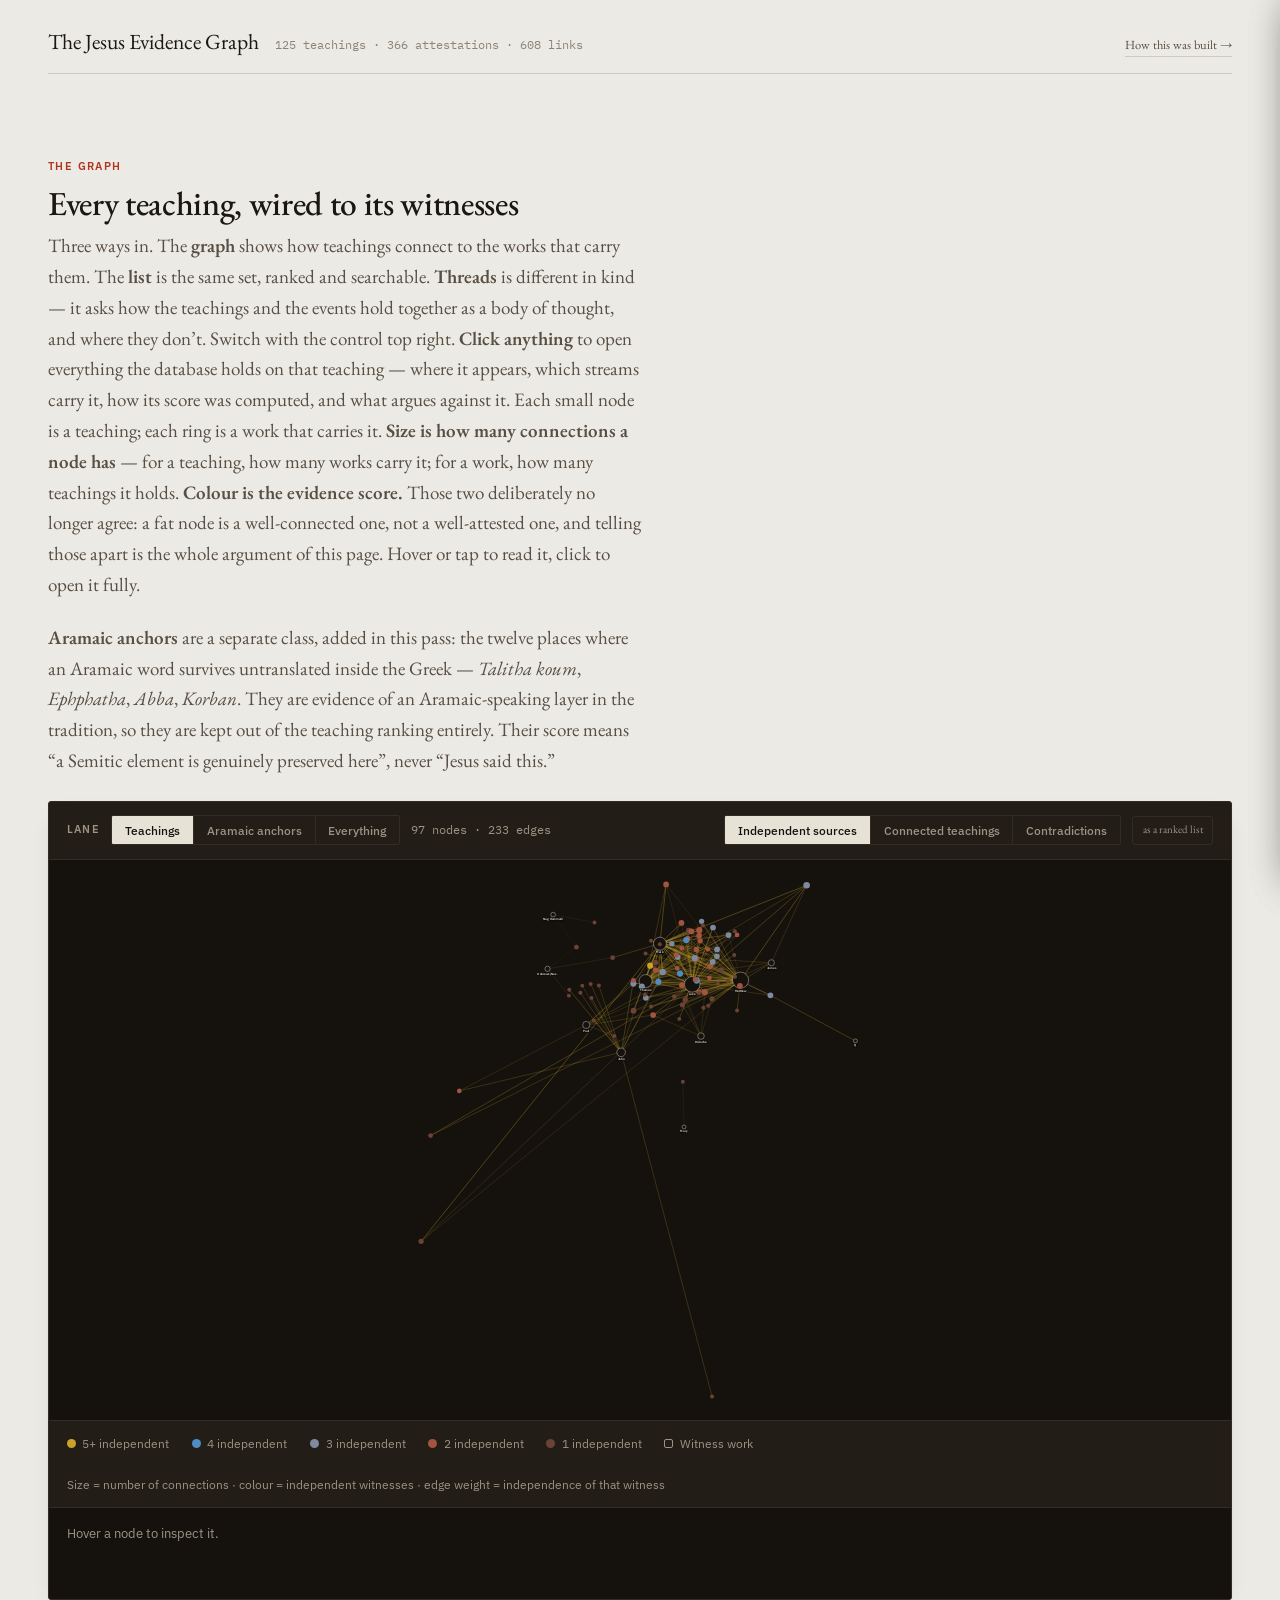
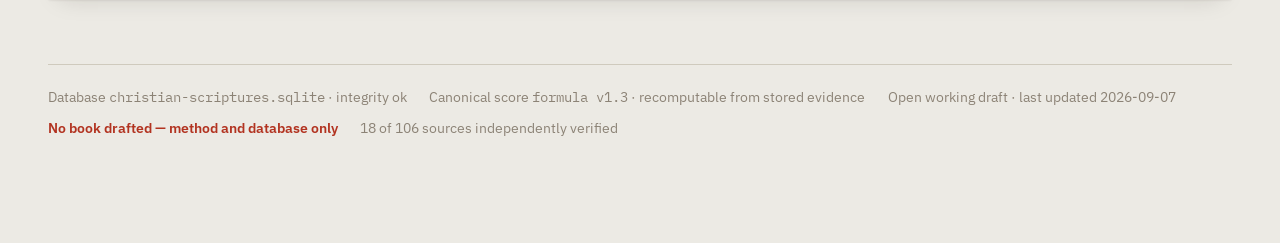
==== commit 19fd82d2: "Fix: teachings are clickable again, and the explanation has a way back Every teaching in the graph w" ====
--- a/index.html
+++ b/index.html
@@ -20,7 +20,7 @@
 <link rel="preconnect" href="https://fonts.gstatic.com" crossorigin>
 <link rel="stylesheet" href="https://fonts.googleapis.com/css2?family=EB+Garamond:ital,wght@0,400;0,500;0,600;1,400&family=IBM+Plex+Mono:wght@400;500&family=IBM+Plex+Sans:wght@400;500;600&display=swap">
 
-<link rel="stylesheet" href="style.css">
+<link rel="stylesheet" href="style.css?v=29c9cd74e6">
 
 <div class="wrap wrap-app">
 
@@ -161,8 +161,8 @@
 
 </div>
 
-<script src="data.js"></script>
-<script src="app.js"></script>
+<script src="data.js?v=29c9cd74e6"></script>
+<script src="app.js?v=29c9cd74e6"></script>
 
 </body>
 </html>
--- a/style.css
+++ b/style.css
@@ -801,3 +801,13 @@
   .appname{font-size:1.1rem;width:100%}
   .backlink{margin-left:auto}
 }
+
+/* the link panel is reachable in both directions now */
+.lpbackbtn{background:none;border:none;color:var(--ink-2);font:inherit;font-size:.78rem;
+  cursor:pointer;padding:0 .6rem 0 0}
+.lpbackbtn:hover{color:var(--ink)}
+.lptabs{display:flex;gap:.4rem;margin:.2rem 0 .8rem}
+.lptab{background:none;border:1px solid var(--rule);color:var(--ink-3);font:inherit;
+  font-size:.72rem;padding:.25rem .65rem;border-radius:3px;cursor:pointer}
+.lptab[aria-pressed="true"]{color:var(--ink);border-color:var(--ink-3);background:var(--rule)}
+.lptab:hover{color:var(--ink)}
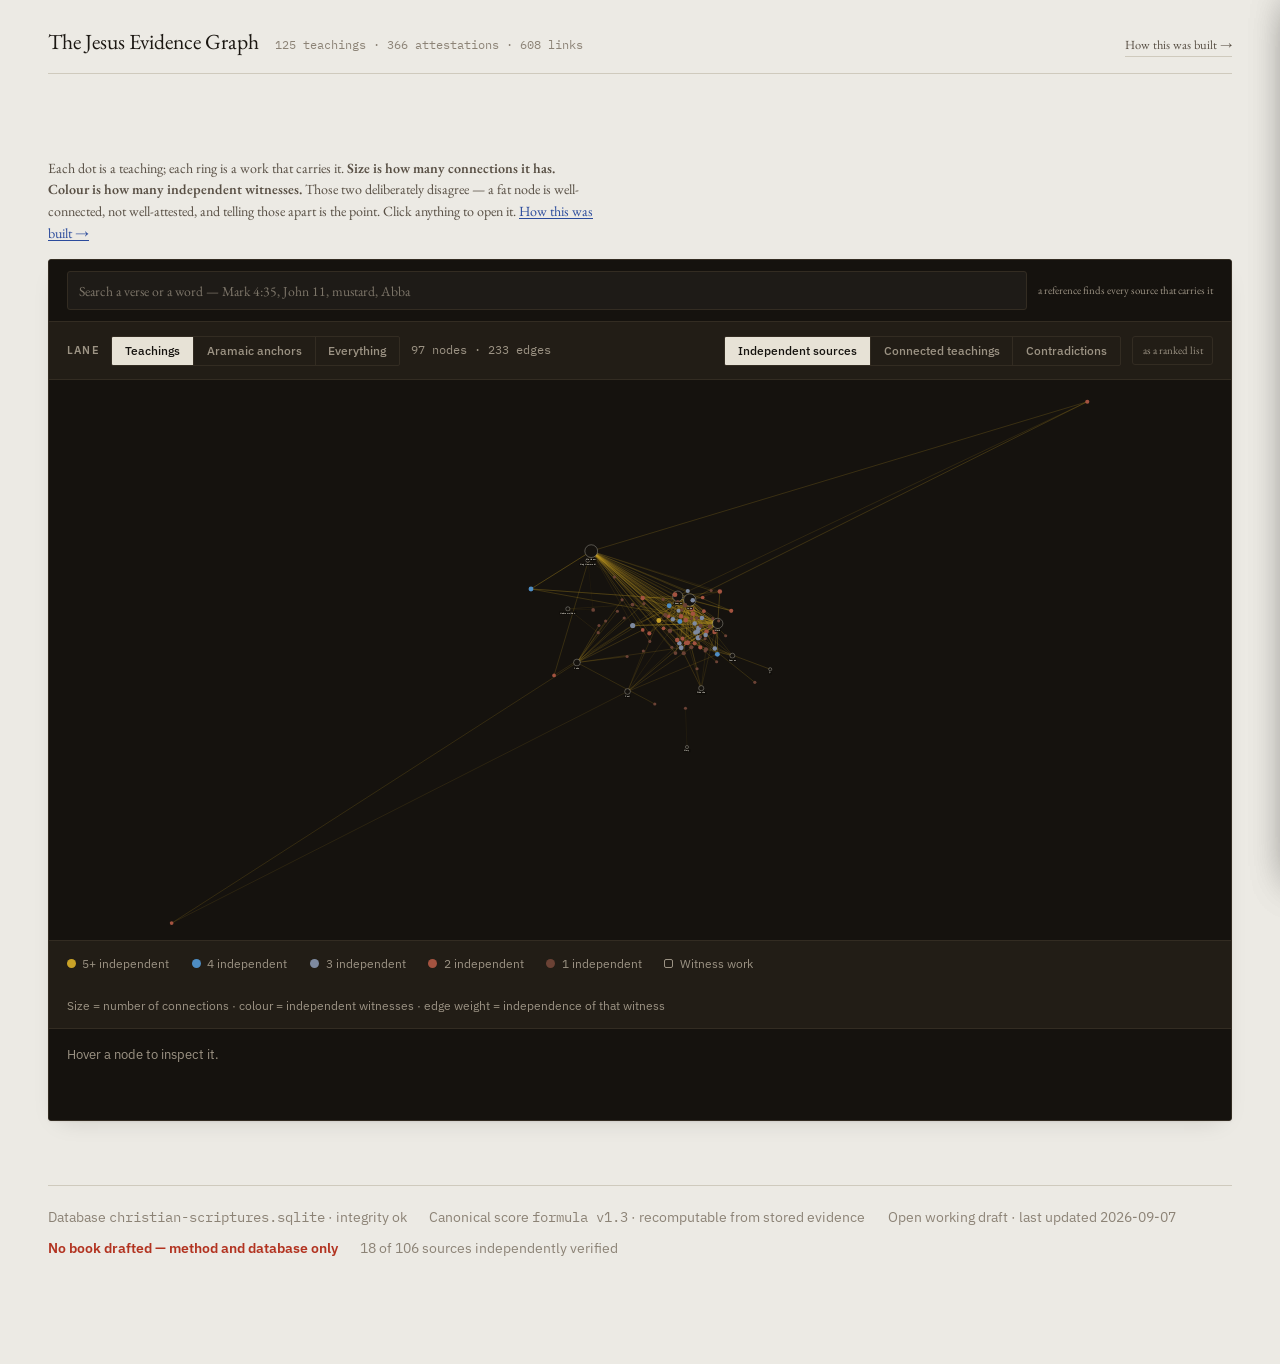
==== commit f58fc345: "Search any verse, in any view, and see who witnesses it There is now one search box above the graph," ====
--- a/index.html
+++ b/index.html
@@ -20,7 +20,7 @@
 <link rel="preconnect" href="https://fonts.gstatic.com" crossorigin>
 <link rel="stylesheet" href="https://fonts.googleapis.com/css2?family=EB+Garamond:ital,wght@0,400;0,500;0,600;1,400&family=IBM+Plex+Mono:wght@400;500&family=IBM+Plex+Sans:wght@400;500;600&display=swap">
 
-<link rel="stylesheet" href="style.css?v=29c9cd74e6">
+<link rel="stylesheet" href="style.css?v=deaf71283b">
 
 <div class="wrap wrap-app">
 
@@ -31,14 +31,22 @@
 </nav>
 
 <section>
-  <div class="shead">
-    <span class="label rubric">The graph</span>
-    <h2>Every teaching, wired to its witnesses</h2>
-    <p class="lede">Three ways in. The <strong>graph</strong> shows how teachings connect to the works that carry them. The <strong>list</strong> is the same set, ranked and searchable. <strong>Threads</strong> is different in kind &mdash; it asks how the teachings and the events hold together as a body of thought, and where they don&rsquo;t. Switch with the control top right. <strong>Click anything</strong> to open everything the database holds on that teaching &mdash; where it appears, which streams carry it, how its score was computed, and what argues against it. Each small node is a teaching; each ring is a work that carries it. <strong>Size is how many connections a node has</strong> &mdash; for a teaching, how many works carry it; for a work, how many teachings it holds. <strong>Colour is the evidence score.</strong> Those two deliberately no longer agree: a fat node is a well-connected one, not a well-attested one, and telling those apart is the whole argument of this page. Hover or tap to read it, click to open it fully.</p>
-    <p class="lede"><strong>Aramaic anchors</strong> are a separate class, added in this pass: the twelve places where an Aramaic word survives untranslated inside the Greek &mdash; <em>Talitha koum</em>, <em>Ephphatha</em>, <em>Abba</em>, <em>Korban</em>. They are evidence of an Aramaic-speaking layer in the tradition, so they are kept out of the teaching ranking entirely. Their score means &ldquo;a Semitic element is genuinely preserved here&rdquo;, never &ldquo;Jesus said this.&rdquo;</p>
+  <div class="shead shead-tight">
+    <p class="lede">Each dot is a teaching; each ring is a work that carries it.
+    <strong>Size is how many connections it has. Colour is how many independent
+    witnesses.</strong> Those two deliberately disagree &mdash; a fat node is
+    well-connected, not well-attested, and telling those apart is the point.
+    Click anything to open it. <a href="about.html">How this was built &rarr;</a></p>
   </div>
 
   <div class="plate">
+    <div class="srchbar">
+      <input id="srch" type="search" autocomplete="off"
+             placeholder="Search a verse or a word &mdash; Mark 4:35, John 11, mustard, Abba"
+             aria-label="Search verses and teachings">
+      <span class="srchhint">a reference finds every source that carries it</span>
+    </div>
+    <div class="srchout" id="srchout"></div>
     <div class="plate-bar">
       <span class="label">Lane</span>
       <div class="seg" role="group" aria-label="Filter lane">
@@ -161,8 +169,8 @@
 
 </div>
 
-<script src="data.js?v=29c9cd74e6"></script>
-<script src="app.js?v=29c9cd74e6"></script>
+<script src="data.js?v=deaf71283b"></script>
+<script src="app.js?v=deaf71283b"></script>
 
 </body>
 </html>
--- a/style.css
+++ b/style.css
@@ -811,3 +811,50 @@
   font-size:.72rem;padding:.25rem .65rem;border-radius:3px;cursor:pointer}
 .lptab[aria-pressed="true"]{color:var(--ink);border-color:var(--ink-3);background:var(--rule)}
 .lptab:hover{color:var(--ink)}
+
+/* ---- search: one box, answering in whichever view you are in ------------- */
+.srchbar{display:flex;gap:.7rem;align-items:center;flex-wrap:wrap;
+  padding:.7rem 1.1rem;border-bottom:1px solid var(--plate-rule);background:var(--plate)}
+.srchbar input{flex:1;min-width:15rem;background:rgba(255,255,255,.04);
+  border:1px solid var(--plate-rule);border-radius:3px;color:var(--plate-ink);
+  font:inherit;font-size:.86rem;padding:.45rem .7rem}
+.srchbar input:focus{outline:none;border-color:#C9A227}
+.srchbar input::placeholder{color:var(--plate-ink-2);opacity:.75}
+.srchhint{font-size:.68rem;color:var(--plate-ink-2)}
+.srchout{display:none;background:var(--plate);border-bottom:1px solid var(--plate-rule);
+  max-height:19rem;overflow-y:auto}
+.srchout.on{display:block}
+.srchsum{padding:.7rem 1.1rem;font-size:.8rem;color:var(--plate-ink-2);
+  border-bottom:1px solid var(--plate-rule);display:flex;gap:.6rem;align-items:baseline}
+.srchsum b{color:#F2E4B0}
+.srchclear{margin-left:auto;background:none;border:none;color:var(--plate-ink-2);
+  font:inherit;font-size:.72rem;cursor:pointer;text-decoration:underline}
+.srchclear:hover{color:var(--plate-ink)}
+.srchnone{padding:.9rem 1.1rem;font-size:.82rem;color:var(--plate-ink-2)}
+.srchnone b{color:var(--plate-ink)}
+.srchrow{padding:.6rem 1.1rem;border-bottom:1px solid var(--plate-rule);cursor:pointer}
+.srchrow:hover{background:rgba(255,255,255,.03)}
+.srchh{display:flex;gap:.6rem;align-items:baseline;flex-wrap:wrap}
+.srcht{font-size:.9rem;color:var(--plate-ink)}
+.srchw{margin-left:auto;font-size:.72rem;color:var(--plate-ink-2)}
+.srchsrc{margin-top:.28rem;display:flex;gap:.35rem;flex-wrap:wrap}
+.srcw{font-family:"IBM Plex Mono",monospace;font-size:.66rem;color:var(--plate-ink-2);
+  border:1px solid var(--plate-rule);border-radius:2px;padding:.1rem .35rem}
+.srcw.ind{color:#C9A227;border-color:rgba(201,162,39,.45)}
+.srcw i{font-style:normal;opacity:.75}
+.srchmore{padding:.5rem 1.1rem;font-size:.72rem;color:var(--plate-ink-2)}
+.srcw.match{border-color:#C9A227;background:rgba(201,162,39,.14);color:#F2E4B0}
+
+/* search leads: it is the first thing in the plate, and the control bar below
+   it must stay one line on a phone rather than stacking into a wall of buttons */
+.srchbar{border-bottom:1px solid var(--plate-rule);border-top:0}
+@media(max-width:700px){
+  .plate-bar{gap:.4rem;padding:.5rem .7rem}
+  .plate-bar .label{display:none}
+  .srchbar{padding:.55rem .7rem}
+  .srchbar input{min-width:0;font-size:16px}   /* 16px stops iOS zooming on focus */
+  .srchhint{display:none}
+}
+/* the graph has to be the first thing, so its header is one sentence */
+.shead-tight{margin-bottom:.9rem}
+.shead-tight .lede{font-size:.88rem;line-height:1.55;max-width:78ch;margin:0}
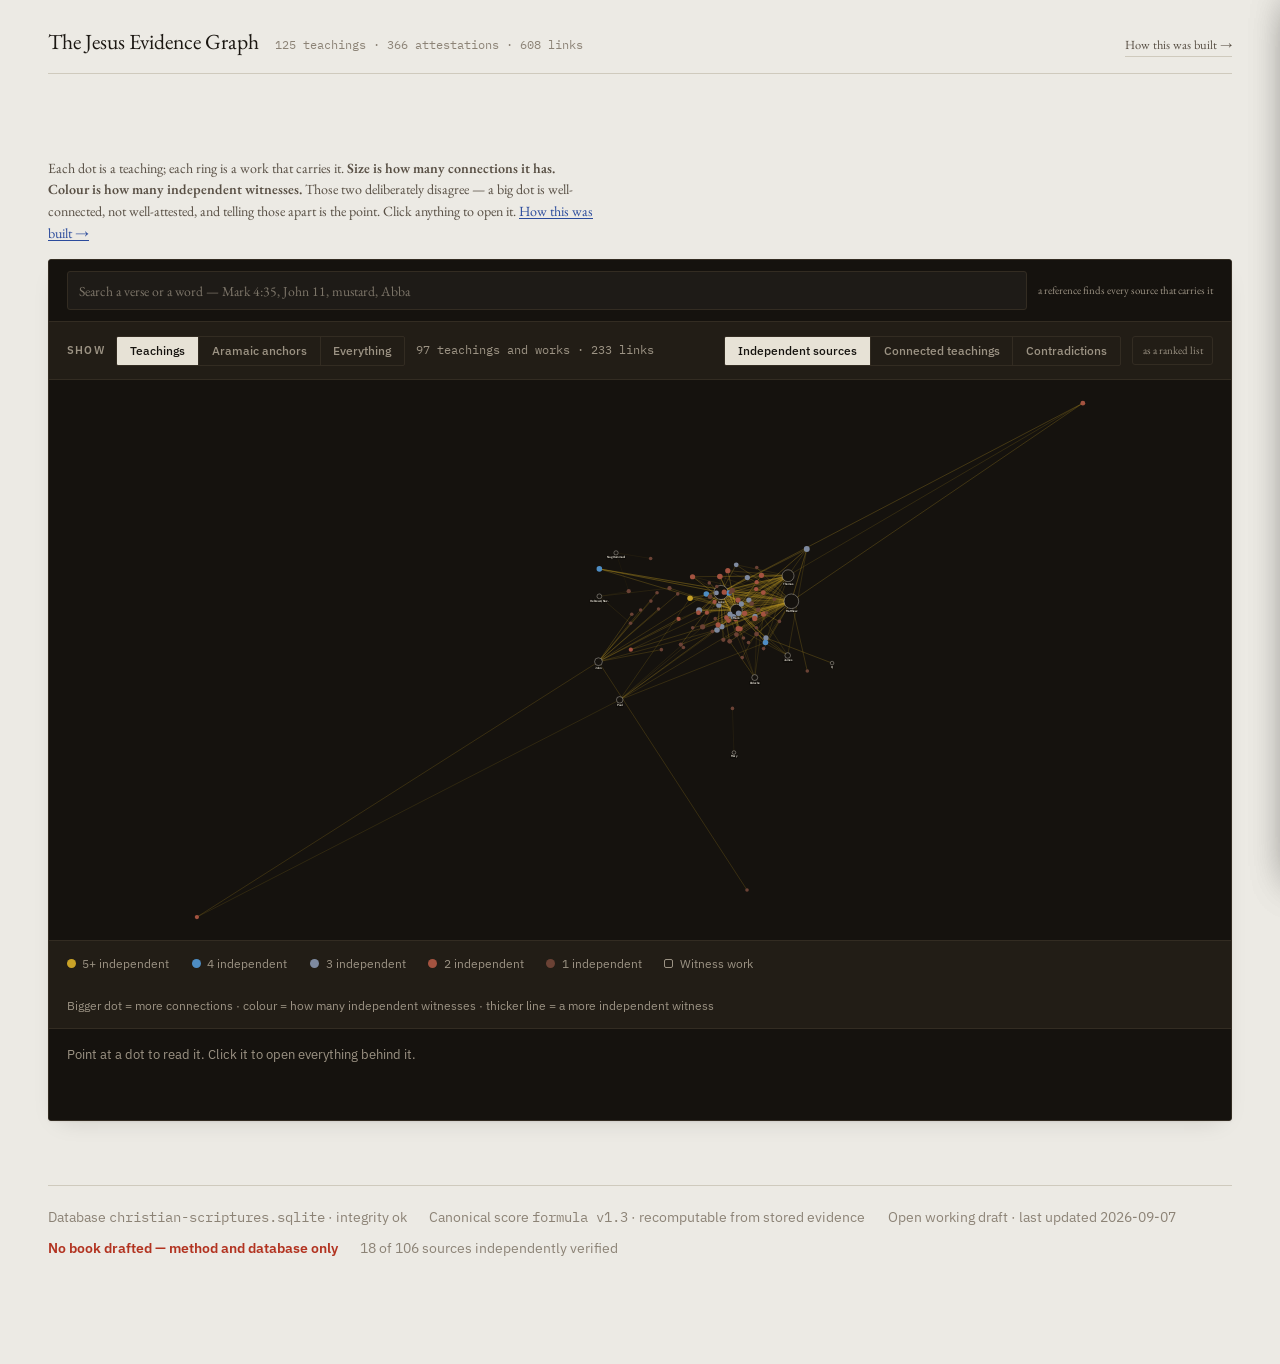
==== commit 53ba170a: "Plainer language, and clicking a source now works The page was using words only a programmer knows. " ====
--- a/index.html
+++ b/index.html
@@ -20,7 +20,7 @@
 <link rel="preconnect" href="https://fonts.gstatic.com" crossorigin>
 <link rel="stylesheet" href="https://fonts.googleapis.com/css2?family=EB+Garamond:ital,wght@0,400;0,500;0,600;1,400&family=IBM+Plex+Mono:wght@400;500&family=IBM+Plex+Sans:wght@400;500;600&display=swap">
 
-<link rel="stylesheet" href="style.css?v=deaf71283b">
+<link rel="stylesheet" href="style.css?v=ba4472ec7b">
 
 <div class="wrap wrap-app">
 
@@ -34,7 +34,7 @@
   <div class="shead shead-tight">
     <p class="lede">Each dot is a teaching; each ring is a work that carries it.
     <strong>Size is how many connections it has. Colour is how many independent
-    witnesses.</strong> Those two deliberately disagree &mdash; a fat node is
+    witnesses.</strong> Those two deliberately disagree &mdash; a big dot is
     well-connected, not well-attested, and telling those apart is the point.
     Click anything to open it. <a href="about.html">How this was built &rarr;</a></p>
   </div>
@@ -48,7 +48,7 @@
     </div>
     <div class="srchout" id="srchout"></div>
     <div class="plate-bar">
-      <span class="label">Lane</span>
+      <span class="label">Show</span>
       <div class="seg" role="group" aria-label="Filter lane">
         <button type="button" data-lane="teaching" aria-pressed="true">Teachings</button>
         <button type="button" data-lane="linguistic_anchor" aria-pressed="false">Aramaic anchors</button>
@@ -71,7 +71,7 @@
       <span class="key"><i style="background:#6B4235"></i>1 independent</span>
       <span class="key ring"><i></i>Witness work</span>
       <span class="spacer"></span>
-      <span>Size = number of connections &middot; colour = independent witnesses &middot; edge weight = independence of that witness</span>
+      <span>Bigger dot = more connections &middot; colour = how many independent witnesses &middot; thicker line = a more independent witness</span>
     </div>
     <div class="contraview" id="contraview">
       <div class="thwarn"><b>Every place the corpus argues with itself.</b> These are the
@@ -124,7 +124,7 @@
         <input type="range" id="dial" min="0" max="11" value="4" step="1"
                aria-label="Creative association">
         <div class="ends"><span>0 &middot; the text put these together</span>
-          <span>10 &middot; we did &nbsp;&middot;&nbsp; 11 &middot; nobody did</span></div>
+          <span>10 &middot; we drew it &nbsp;&middot;&nbsp; 11 &middot; coincidences</span></div>
         <div class="say" id="dialsay"></div>
       </div>
       <div class="thmode">
@@ -150,7 +150,7 @@
       <div id="lrows"></div>
     </div>
     <div class="readout" id="readout">
-      <p class="hint">Hover a node to inspect it.</p>
+      <p class="hint">Point at a dot to read it. Click it to open everything behind it.</p>
     </div>
   </div>
 </section>
@@ -169,8 +169,8 @@
 
 </div>
 
-<script src="data.js?v=deaf71283b"></script>
-<script src="app.js?v=deaf71283b"></script>
+<script src="data.js?v=ba4472ec7b"></script>
+<script src="app.js?v=ba4472ec7b"></script>
 
 </body>
 </html>
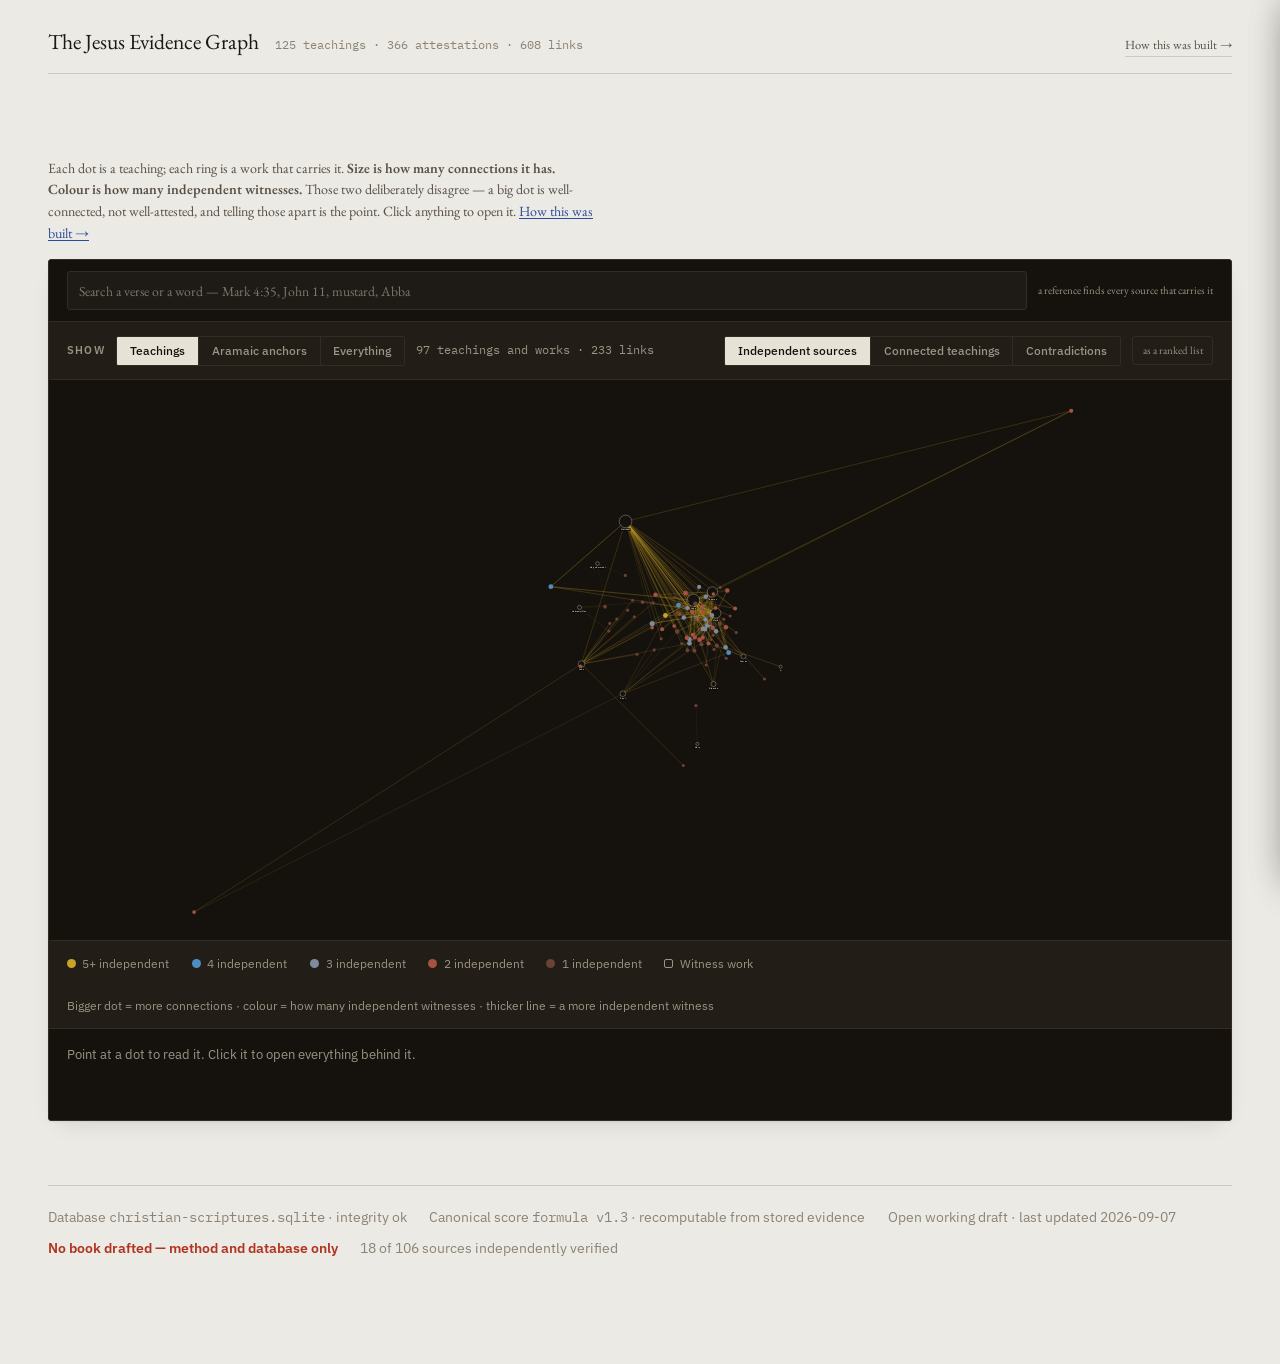
==== commit 5b22cfd6: "Say plainly why a contradiction is a contradiction A contradiction used to be a paragraph and a numb" ====
--- a/index.html
+++ b/index.html
@@ -20,7 +20,7 @@
 <link rel="preconnect" href="https://fonts.gstatic.com" crossorigin>
 <link rel="stylesheet" href="https://fonts.googleapis.com/css2?family=EB+Garamond:ital,wght@0,400;0,500;0,600;1,400&family=IBM+Plex+Mono:wght@400;500&family=IBM+Plex+Sans:wght@400;500;600&display=swap">
 
-<link rel="stylesheet" href="style.css?v=ba4472ec7b">
+<link rel="stylesheet" href="style.css?v=dd2eac7832">
 
 <div class="wrap wrap-app">
 
@@ -169,8 +169,8 @@
 
 </div>
 
-<script src="data.js?v=ba4472ec7b"></script>
-<script src="app.js?v=ba4472ec7b"></script>
+<script src="data.js?v=dd2eac7832"></script>
+<script src="app.js?v=dd2eac7832"></script>
 
 </body>
 </html>
--- a/style.css
+++ b/style.css
@@ -399,13 +399,10 @@
 .thdial .say{margin-top:.5rem;font-size:.76rem;line-height:1.5;color:var(--plate-ink-2)}
 .thdial .say b{color:var(--plate-ink)}
 .cfrow{padding:.85rem 0;border-top:1px solid var(--rule)}
-.cfh{display:flex;gap:.5rem;align-items:baseline;flex-wrap:wrap}
 .cfs{width:9px;height:9px;border-radius:50%;flex:none;transform:translateY(1px)}
 .cfn{font-size:.95rem;color:var(--ink);cursor:pointer;text-decoration:underline;
   text-decoration-color:var(--rule);text-underline-offset:3px}
 .cfw{font-size:.74rem;color:var(--ink-3);margin-left:auto}
-.cfy{margin:.35rem 0 0;font-size:.86rem;line-height:1.55;color:var(--ink-2)}
-.cfa{margin:.3rem 0 0;font-size:.82rem;line-height:1.55;color:var(--ink-3)}
 .cfm{margin-top:.3rem;font-family:"IBM Plex Mono",monospace;font-size:.68rem;
   color:var(--ink-3)}
 .lph{padding:0 0 .6rem}
@@ -858,3 +855,11 @@
 /* the graph has to be the first thing, so its header is one sentence */
 .shead-tight{margin-bottom:.9rem}
 .shead-tight .lede{font-size:.88rem;line-height:1.55;max-width:78ch;margin:0}
+
+/* a contradiction, with its parts named */
+.cfpair{display:flex;gap:.5rem;align-items:baseline;flex-wrap:wrap;margin-bottom:.45rem}
+.cfvs{font-size:.68rem;letter-spacing:.06em;text-transform:uppercase;color:var(--ink-3)}
+.cfpart{margin:.5rem 0 0}
+.cfpart b{display:block;font-size:.66rem;font-weight:600;letter-spacing:.07em;
+  text-transform:uppercase;color:var(--ink-3);margin-bottom:.12rem}
+.cfpart p{margin:0;font-size:.87rem;line-height:1.6;color:var(--ink-2)}
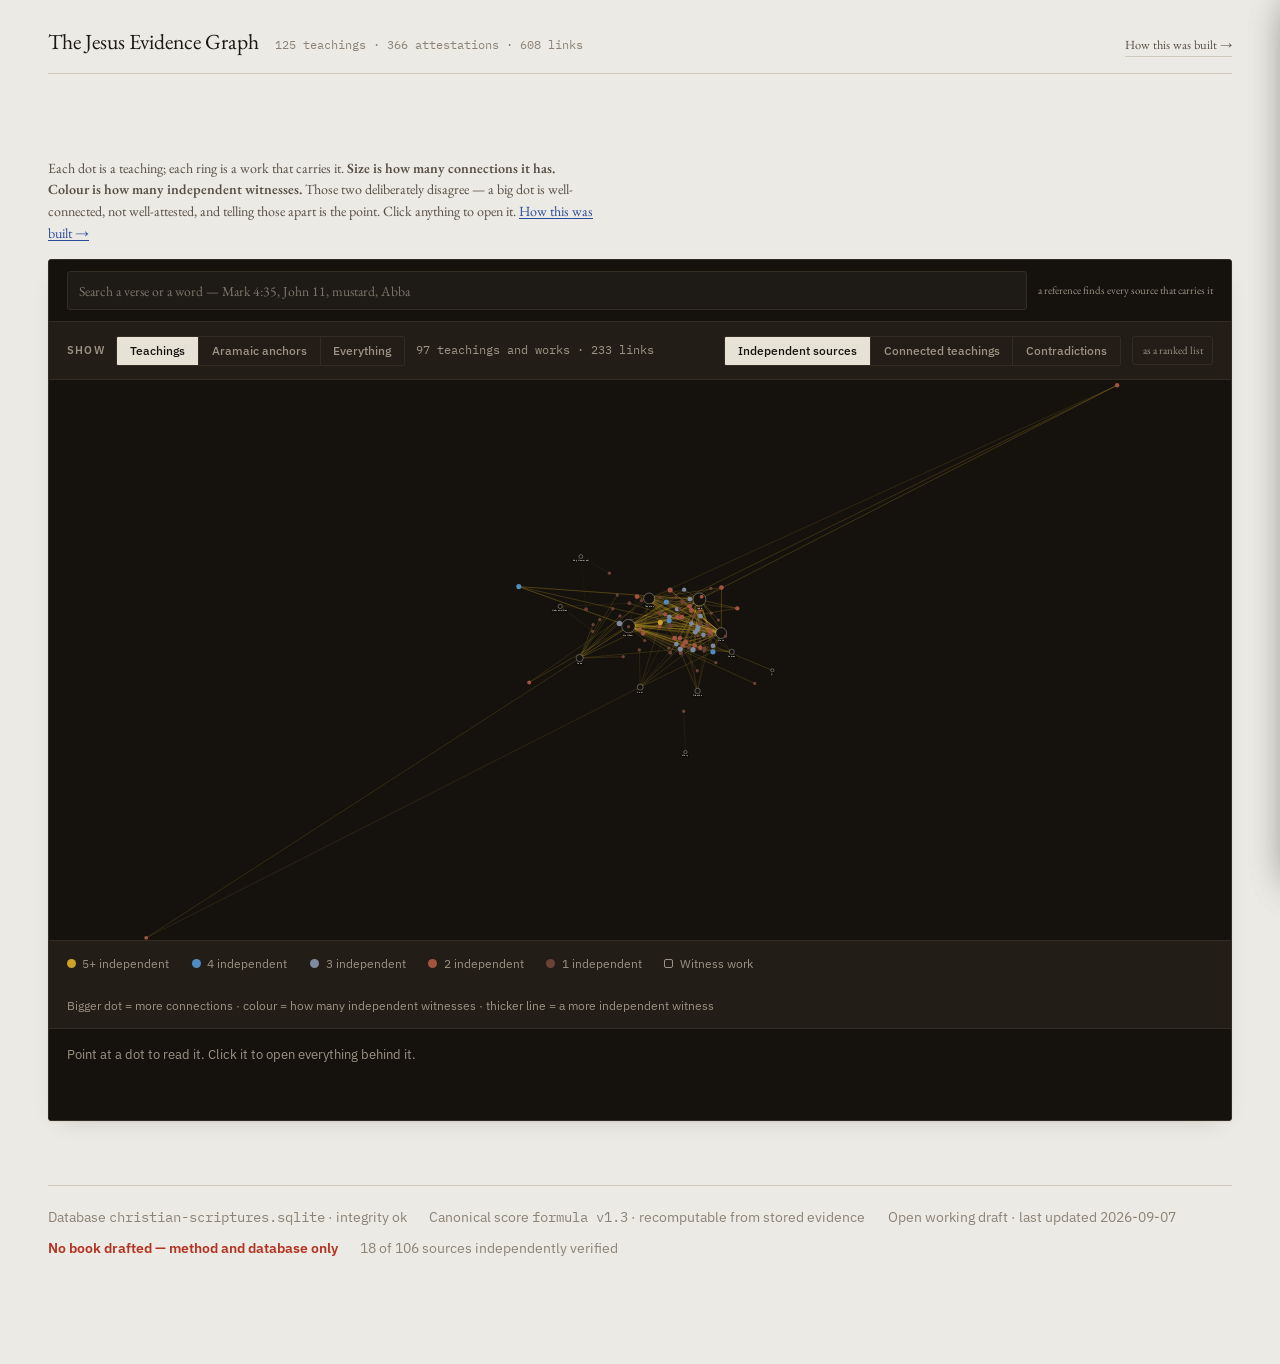
==== commit 04c073db: "Every contradiction now reads plainly All 211 contradictions have been rewritten in simpler English." ====
--- a/index.html
+++ b/index.html
@@ -20,7 +20,7 @@
 <link rel="preconnect" href="https://fonts.gstatic.com" crossorigin>
 <link rel="stylesheet" href="https://fonts.googleapis.com/css2?family=EB+Garamond:ital,wght@0,400;0,500;0,600;1,400&family=IBM+Plex+Mono:wght@400;500&family=IBM+Plex+Sans:wght@400;500;600&display=swap">
 
-<link rel="stylesheet" href="style.css?v=dd2eac7832">
+<link rel="stylesheet" href="style.css?v=1206f6c93d">
 
 <div class="wrap wrap-app">
 
@@ -169,8 +169,8 @@
 
 </div>
 
-<script src="data.js?v=dd2eac7832"></script>
-<script src="app.js?v=dd2eac7832"></script>
+<script src="data.js?v=1206f6c93d"></script>
+<script src="app.js?v=1206f6c93d"></script>
 
 </body>
 </html>
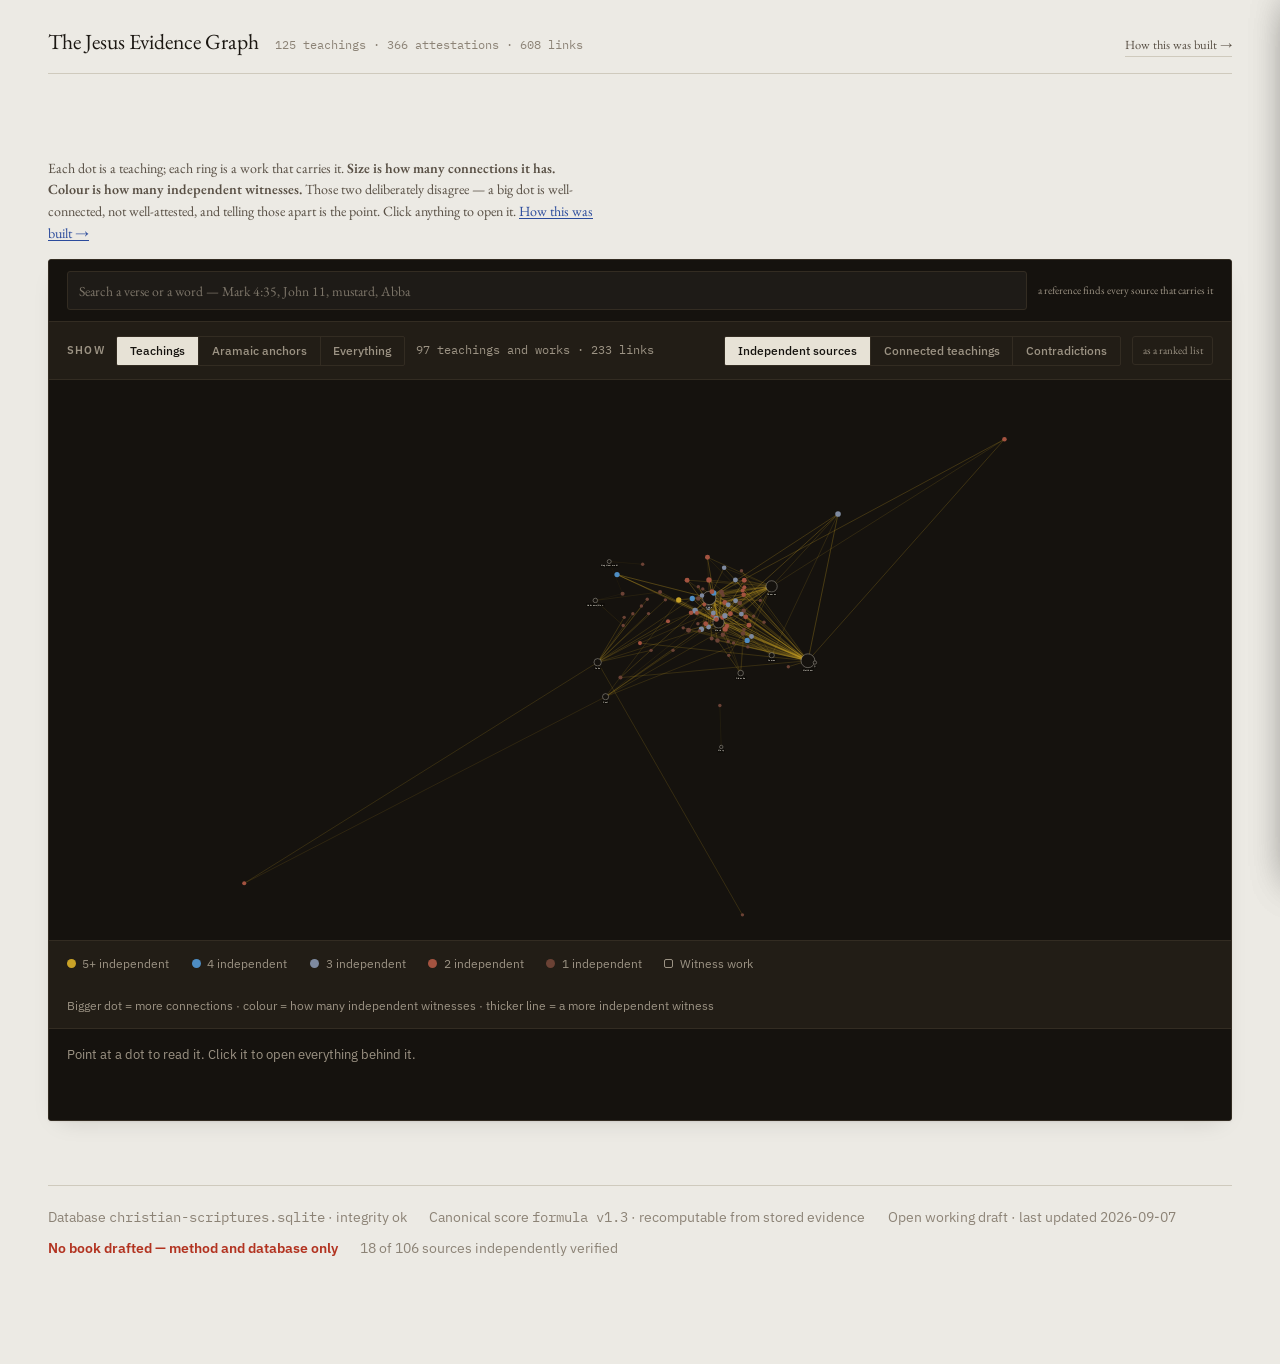
==== commit 8b84181c: "More plain English across the supporting connections Another fifty-five overlong sentences rewritten" ====
--- a/index.html
+++ b/index.html
@@ -20,7 +20,7 @@
 <link rel="preconnect" href="https://fonts.gstatic.com" crossorigin>
 <link rel="stylesheet" href="https://fonts.googleapis.com/css2?family=EB+Garamond:ital,wght@0,400;0,500;0,600;1,400&family=IBM+Plex+Mono:wght@400;500&family=IBM+Plex+Sans:wght@400;500;600&display=swap">
 
-<link rel="stylesheet" href="style.css?v=1206f6c93d">
+<link rel="stylesheet" href="style.css?v=f30ddb7429">
 
 <div class="wrap wrap-app">
 
@@ -169,8 +169,8 @@
 
 </div>
 
-<script src="data.js?v=1206f6c93d"></script>
-<script src="app.js?v=1206f6c93d"></script>
+<script src="data.js?v=f30ddb7429"></script>
+<script src="app.js?v=f30ddb7429"></script>
 
 </body>
 </html>
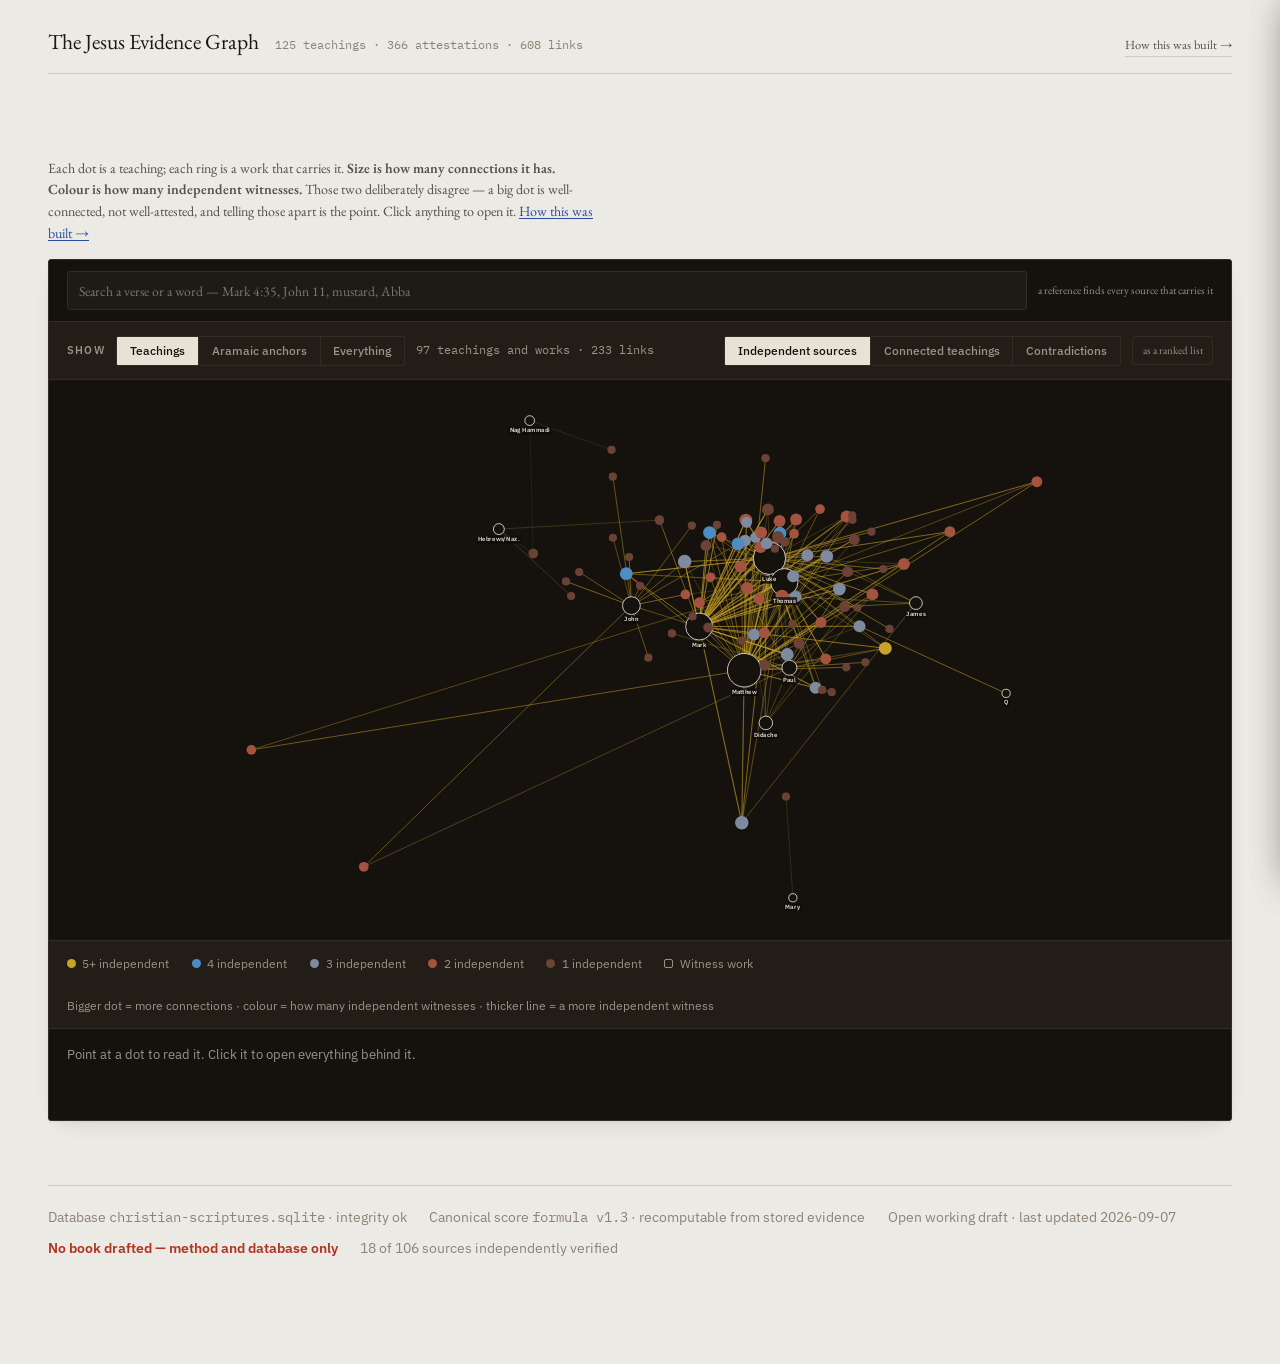
==== commit 4789809b: "Every explanation on the site now reads plainly All 608 explanations have been gone through. There i" ====
--- a/index.html
+++ b/index.html
@@ -20,7 +20,7 @@
 <link rel="preconnect" href="https://fonts.gstatic.com" crossorigin>
 <link rel="stylesheet" href="https://fonts.googleapis.com/css2?family=EB+Garamond:ital,wght@0,400;0,500;0,600;1,400&family=IBM+Plex+Mono:wght@400;500&family=IBM+Plex+Sans:wght@400;500;600&display=swap">
 
-<link rel="stylesheet" href="style.css?v=f30ddb7429">
+<link rel="stylesheet" href="style.css?v=e270588018">
 
 <div class="wrap wrap-app">
 
@@ -169,8 +169,8 @@
 
 </div>
 
-<script src="data.js?v=f30ddb7429"></script>
-<script src="app.js?v=f30ddb7429"></script>
+<script src="data.js?v=e270588018"></script>
+<script src="app.js?v=e270588018"></script>
 
 </body>
 </html>
